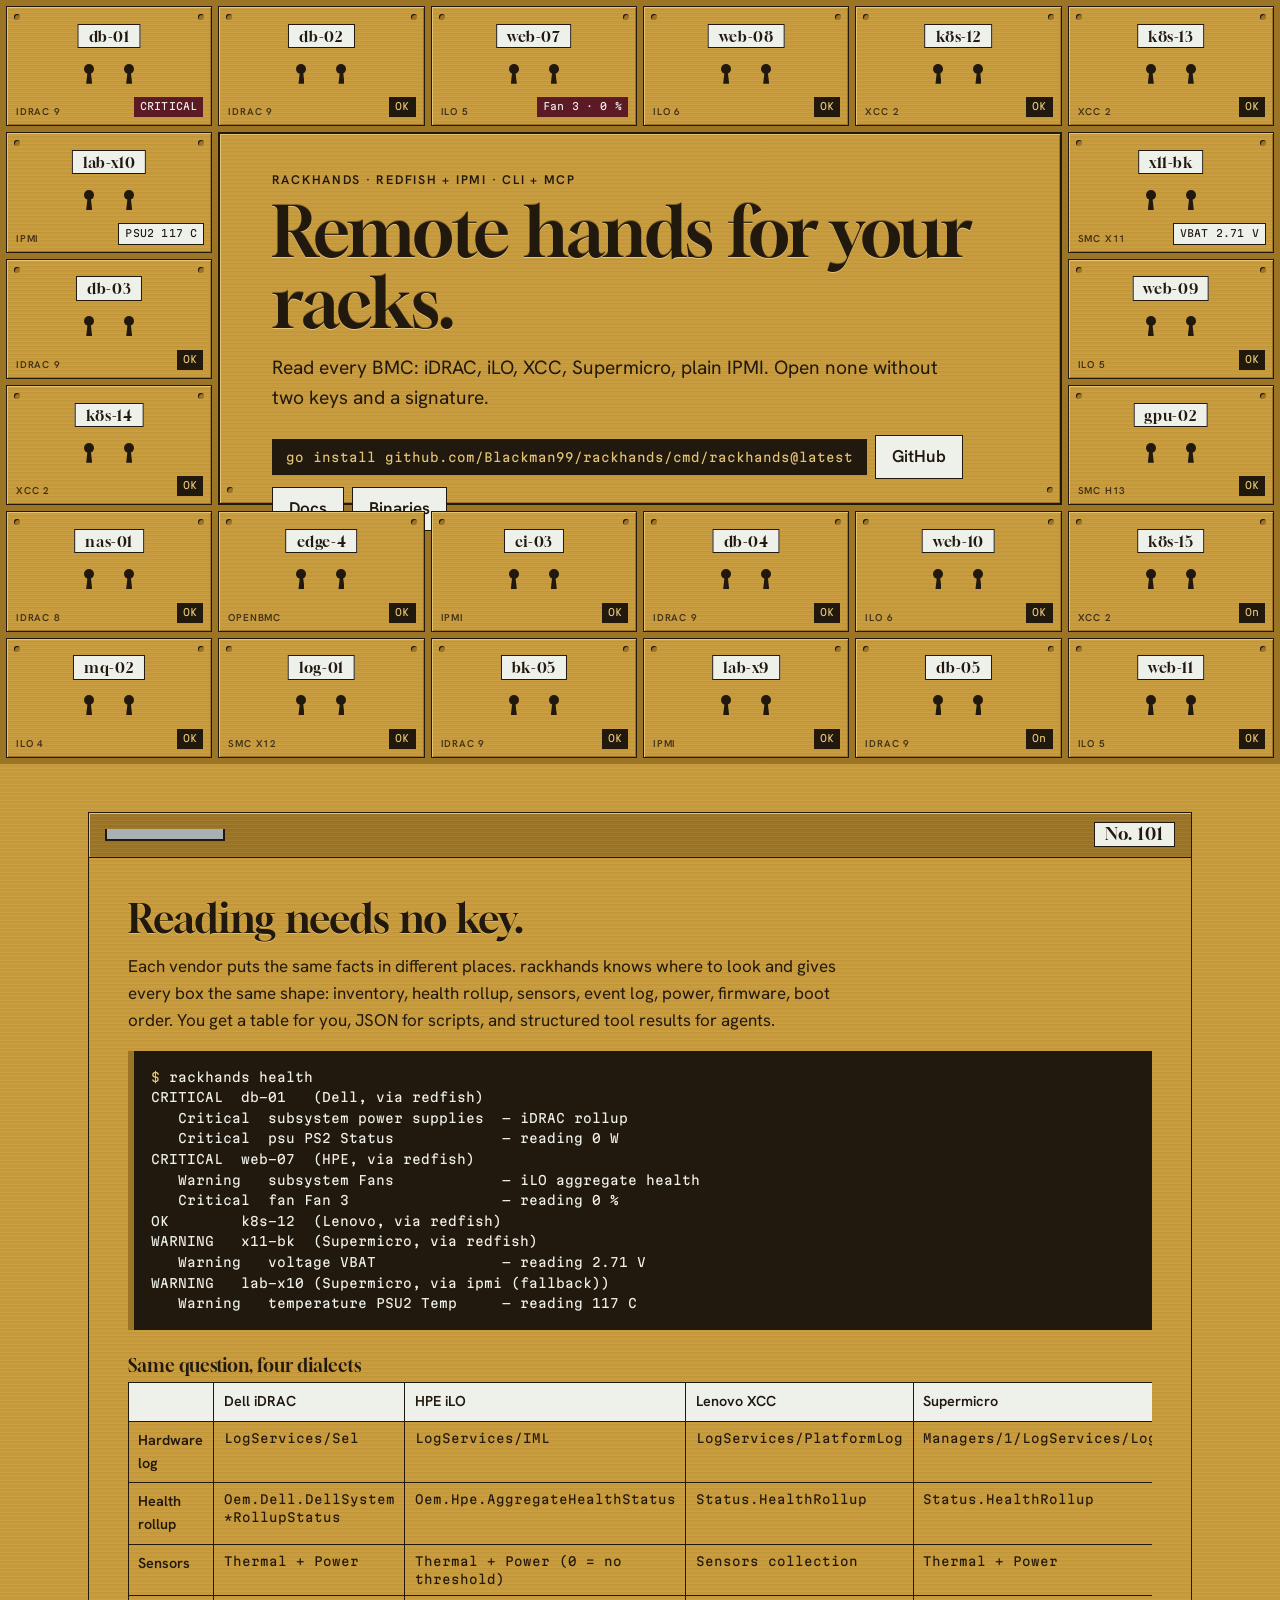
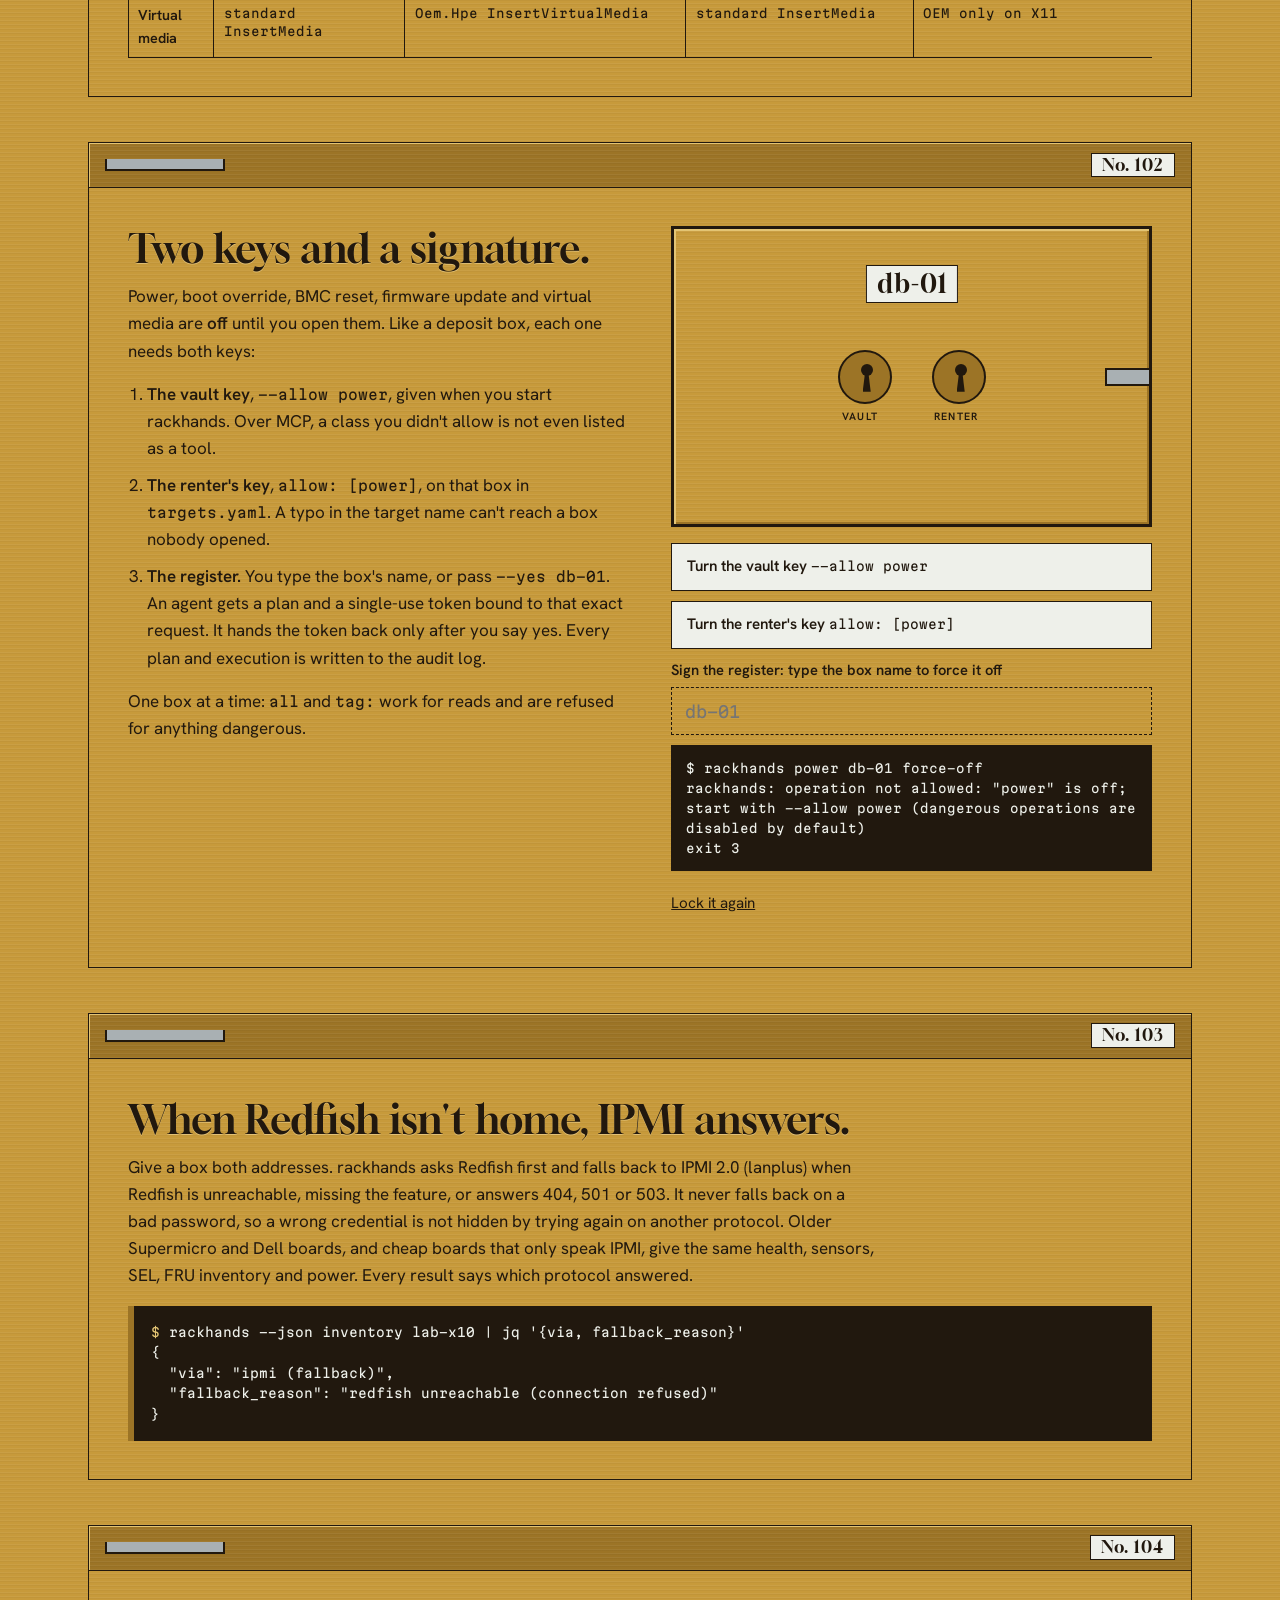
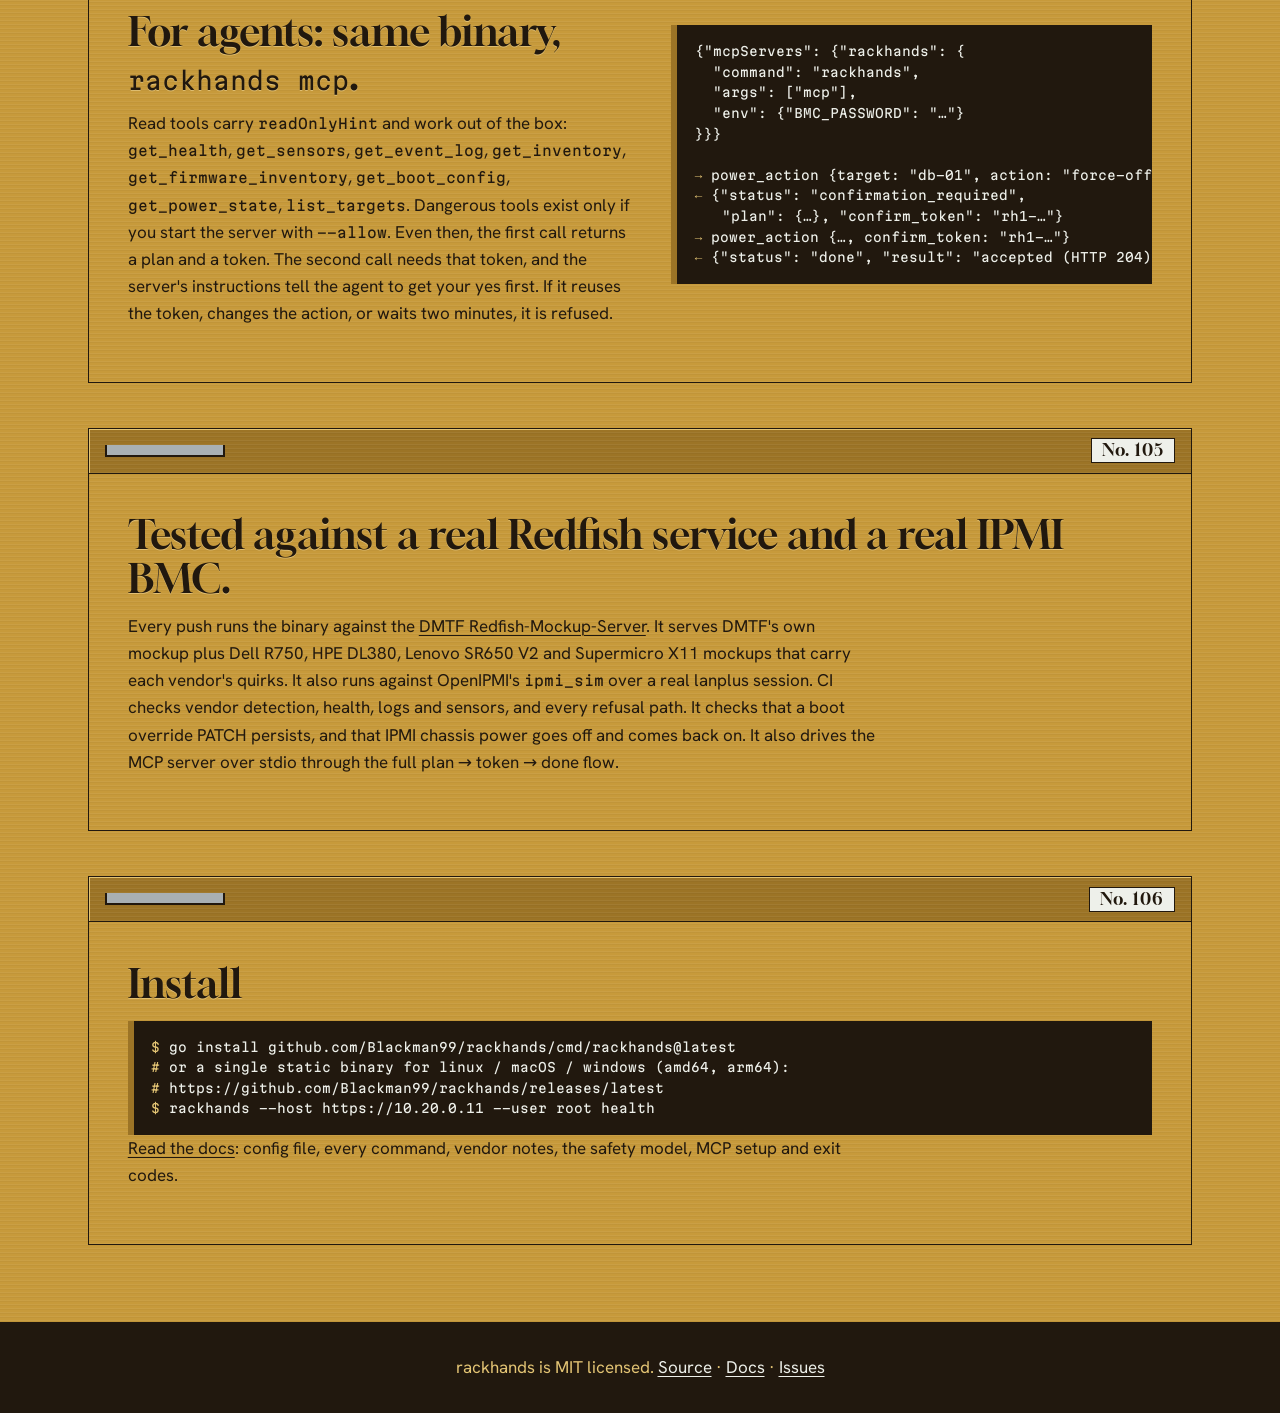
==== site/index.html @ ef6b8388 "landing page, docs, logo, OG/social preview, demo GIF; plan shows system model; DONE names the targe" ====
<!doctype html>
<html lang="en">
<head>
<meta charset="utf-8">
<meta name="viewport" content="width=device-width,initial-scale=1">
<title>rackhands — remote hands for your racks (Redfish + IPMI, CLI + MCP)</title>
<meta name="description" content="One binary that reads and operates server BMCs across Dell iDRAC, HPE iLO, Lenovo XCC, Supermicro and any Redfish BMC, with IPMI fallback. Read-only by default; power, firmware, boot and virtual media need two keys and a confirmation. CLI and MCP server.">
<link rel="canonical" href="https://blackman99.github.io/rackhands/">
<meta name="theme-color" content="#c79a3b">
<link rel="icon" href="favicon.svg" type="image/svg+xml">
<link rel="icon" href="logo-512.png" type="image/png" sizes="512x512">
<link rel="apple-touch-icon" href="logo-512.png">
<meta property="og:type" content="website">
<meta property="og:site_name" content="rackhands">
<meta property="og:url" content="https://blackman99.github.io/rackhands/">
<meta property="og:title" content="rackhands — remote hands for your racks">
<meta property="og:description" content="Read every BMC (iDRAC, iLO, XCC, Supermicro, IPMI) from one CLI or MCP server. Nothing that can take a machine down runs without two keys and a signature.">
<meta property="og:image" content="https://blackman99.github.io/rackhands/og-image.png">
<meta property="og:image:width" content="1200">
<meta property="og:image:height" content="630">
<meta property="og:image:alt" content="A wall of brass safe-deposit box doors, one per server; one door stands open on wine velvet.">
<meta name="twitter:card" content="summary_large_image">
<meta name="twitter:title" content="rackhands — remote hands for your racks">
<meta name="twitter:description" content="Cross-vendor Redfish + IPMI for humans and AI agents. Read-only by default; dangerous ops need two keys and confirmation.">
<meta name="twitter:image" content="https://blackman99.github.io/rackhands/og-image.png">
<link rel="preload" href="fonts/gloock-400.woff2" as="font" type="font/woff2" crossorigin>
<link rel="preload" href="fonts/hanken-grotesk-400.woff2" as="font" type="font/woff2" crossorigin>
<link rel="preload" href="fonts/hanken-grotesk-600.woff2" as="font" type="font/woff2" crossorigin>
<link rel="preload" href="fonts/martian-mono-400.woff2" as="font" type="font/woff2" crossorigin>
<link rel="stylesheet" href="style.css">
<script type="application/ld+json">{"@context":"https://schema.org","@type":"SoftwareApplication","name":"rackhands","applicationCategory":"DeveloperApplication","operatingSystem":"Linux, macOS, Windows","license":"https://opensource.org/licenses/MIT","url":"https://blackman99.github.io/rackhands/","codeRepository":"https://github.com/Blackman99/rackhands","offers":{"@type":"Offer","price":"0","priceCurrency":"USD"}}</script>
</head>
<body>
<a class="skip" href="#main">Skip to content</a>
<header class="wall" id="top">
<div class="plate">
  <p class="eyebrow">rackhands · Redfish + IPMI · CLI + MCP</p>
  <h1>Remote hands for your racks.</h1>
  <p class="lede">Read every BMC: iDRAC, iLO, XCC, Supermicro, plain IPMI. Open none without two keys and a signature.</p>
  <div class="cta">
    <code class="cmd">go install github.com/Blackman99/rackhands/cmd/rackhands@latest</code>
    <a class="btn" href="https://github.com/Blackman99/rackhands">GitHub</a>
    <a class="btn" href="docs/">Docs</a>
    <a class="btn" href="https://github.com/Blackman99/rackhands/releases/latest">Binaries</a>
  </div>
</div>
<div class="door crit" aria-hidden="true"><span class="no">db-01</span><span class="kh"></span><span class="kh"></span><span class="win" data-r="PSU 2 · 0 W|CRITICAL|SEL · 3 new">PSU 2 · 0 W</span><span class="bmc">iDRAC 9</span></div>
<div class="door" aria-hidden="true"><span class="no">db-02</span><span class="kh"></span><span class="kh"></span><span class="win" data-r="OK|inlet 22 C|On">OK</span><span class="bmc">iDRAC 9</span></div>
<div class="door crit" aria-hidden="true"><span class="no">web-07</span><span class="kh"></span><span class="kh"></span><span class="win" data-r="Fan 3 · 0 %|CRITICAL|IML · fan">Fan 3 · 0 %</span><span class="bmc">iLO 5</span></div>
<div class="door" aria-hidden="true"><span class="no">web-08</span><span class="kh"></span><span class="kh"></span><span class="win" data-r="OK|On|iLO 1.62">OK</span><span class="bmc">iLO 6</span></div>
<div class="door" aria-hidden="true"><span class="no">k8s-12</span><span class="kh"></span><span class="kh"></span><span class="win" data-r="OK|CPU 51 C|On">OK</span><span class="bmc">XCC 2</span></div>
<div class="door" aria-hidden="true"><span class="no">k8s-13</span><span class="kh"></span><span class="kh"></span><span class="win" data-r="OK|On|UEFI · Pxe">OK</span><span class="bmc">XCC 2</span></div>
<div class="door warn" aria-hidden="true"><span class="no">lab-x10</span><span class="kh"></span><span class="kh"></span><span class="win" data-r="PSU2 117 C|WARNING|via ipmi">PSU2 117 C</span><span class="bmc">IPMI</span></div>
<div class="door warn" aria-hidden="true"><span class="no">x11-bk</span><span class="kh"></span><span class="kh"></span><span class="win" data-r="VBAT 2.71 V|WARNING|Log1 · 2">VBAT 2.71 V</span><span class="bmc">SMC X11</span></div>
<div class="door" aria-hidden="true"><span class="no">db-03</span><span class="kh"></span><span class="kh"></span><span class="win" data-r="OK|On|BIOS 1.13">OK</span><span class="bmc">iDRAC 9</span></div>
<div class="door" aria-hidden="true"><span class="no">web-09</span><span class="kh"></span><span class="kh"></span><span class="win" data-r="OK|On|IML · 0">OK</span><span class="bmc">iLO 5</span></div>
<div class="door" aria-hidden="true"><span class="no">k8s-14</span><span class="kh"></span><span class="kh"></span><span class="win" data-r="OK|Off|standby">OK</span><span class="bmc">XCC 2</span></div>
<div class="door" aria-hidden="true"><span class="no">gpu-02</span><span class="kh"></span><span class="kh"></span><span class="win" data-r="OK|GPU 61 C|On">OK</span><span class="bmc">SMC H13</span></div>
<div class="door" aria-hidden="true"><span class="no">nas-01</span><span class="kh"></span><span class="kh"></span><span class="win" data-r="OK|On|SEL · 0">OK</span><span class="bmc">iDRAC 8</span></div>
<div class="door" aria-hidden="true"><span class="no">edge-4</span><span class="kh"></span><span class="kh"></span><span class="win" data-r="OK|On|Redfish">OK</span><span class="bmc">OpenBMC</span></div>
<div class="door" aria-hidden="true"><span class="no">ci-03</span><span class="kh"></span><span class="kh"></span><span class="win" data-r="OK|FAN1 2400|via ipmi">OK</span><span class="bmc">IPMI</span></div>
<div class="door" aria-hidden="true"><span class="no">db-04</span><span class="kh"></span><span class="kh"></span><span class="win" data-r="OK|On|inlet 24 C">OK</span><span class="bmc">iDRAC 9</span></div>
<div class="door" aria-hidden="true"><span class="no">web-10</span><span class="kh"></span><span class="kh"></span><span class="win" data-r="OK|On|On">OK</span><span class="bmc">iLO 6</span></div>
<div class="door" aria-hidden="true"><span class="no">k8s-15</span><span class="kh"></span><span class="kh"></span><span class="win" data-r="OK|On|BMC 4.20">OK</span><span class="bmc">XCC 2</span></div>
<div class="door" aria-hidden="true"><span class="no">mq-02</span><span class="kh"></span><span class="kh"></span><span class="win" data-r="OK|On|iLO4 2.82">OK</span><span class="bmc">iLO 4</span></div>
<div class="door" aria-hidden="true"><span class="no">log-01</span><span class="kh"></span><span class="kh"></span><span class="win" data-r="OK|On|Log1 · 0">OK</span><span class="bmc">SMC X12</span></div>
<div class="door" aria-hidden="true"><span class="no">bk-05</span><span class="kh"></span><span class="kh"></span><span class="win" data-r="OK|On|SEL · 0">OK</span><span class="bmc">iDRAC 9</span></div>
<div class="door" aria-hidden="true"><span class="no">lab-x9</span><span class="kh"></span><span class="kh"></span><span class="win" data-r="OK|Off|via ipmi">OK</span><span class="bmc">IPMI</span></div>
<div class="door" aria-hidden="true"><span class="no">db-05</span><span class="kh"></span><span class="kh"></span><span class="win" data-r="OK|On|SEL · 1">OK</span><span class="bmc">iDRAC 9</span></div>
<div class="door" aria-hidden="true"><span class="no">web-11</span><span class="kh"></span><span class="kh"></span><span class="win" data-r="OK|On|inlet 21 C">OK</span><span class="bmc">iLO 5</span></div>
</header>

<main id="main">

<section class="drawer" aria-labelledby="h101">
  <div class="front"><span class="handle" aria-hidden="true"></span><span class="boxno">No. 101</span></div>
  <div class="body">
    <h2 id="h101">Reading needs no key.</h2>
    <p>Each vendor puts the same facts in different places. rackhands knows where to look and gives every box the same shape: inventory, health rollup, sensors, event log, power, firmware, boot order. You get a table for you, JSON for scripts, and structured tool results for agents.</p>
    <pre class="term" tabindex="0"><span class="pr">$</span> rackhands health
CRITICAL  db-01   (Dell, via redfish)
   Critical  subsystem power supplies  — iDRAC rollup
   Critical  psu PS2 Status            — reading 0 W
CRITICAL  web-07  (HPE, via redfish)
   Warning   subsystem Fans            — iLO aggregate health
   Critical  fan Fan 3                 — reading 0 %
OK        k8s-12  (Lenovo, via redfish)
WARNING   x11-bk  (Supermicro, via redfish)
   Warning   voltage VBAT              — reading 2.71 V
WARNING   lab-x10 (Supermicro, via ipmi (fallback))
   Warning   temperature PSU2 Temp     — reading 117 C</pre>
    <table class="quirks">
      <caption>Same question, four dialects</caption>
      <thead><tr><th scope="col"></th><th scope="col">Dell iDRAC</th><th scope="col">HPE iLO</th><th scope="col">Lenovo XCC</th><th scope="col">Supermicro</th></tr></thead>
      <tbody>
        <tr><th scope="row">Hardware log</th><td>LogServices/Sel</td><td>LogServices/IML</td><td>LogServices/PlatformLog</td><td>Managers/1/LogServices/Log1</td></tr>
        <tr><th scope="row">Health rollup</th><td>Oem.Dell.DellSystem *RollupStatus</td><td>Oem.Hpe.AggregateHealthStatus</td><td>Status.HealthRollup</td><td>Status.HealthRollup</td></tr>
        <tr><th scope="row">Sensors</th><td>Thermal + Power</td><td>Thermal + Power (0 = no threshold)</td><td>Sensors collection</td><td>Thermal + Power</td></tr>
        <tr><th scope="row">Virtual media</th><td>standard InsertMedia</td><td>Oem.Hpe InsertVirtualMedia</td><td>standard InsertMedia</td><td>OEM only on X11</td></tr>
      </tbody>
    </table>
  </div>
</section>

<section class="drawer" aria-labelledby="h102" id="open">
  <div class="front"><span class="handle" aria-hidden="true"></span><span class="boxno">No. 102</span></div>
  <div class="body two">
    <div>
      <h2 id="h102">Two keys and a signature.</h2>
      <p>Power, boot override, BMC reset, firmware update and virtual media are <strong>off</strong> until you open them. Like a deposit box, each one needs both keys:</p>
      <ol class="keys-list">
        <li><strong>The vault key</strong>, <code>--allow power</code>, given when you start rackhands. Over MCP, a class you didn't allow is not even listed as a tool.</li>
        <li><strong>The renter's key</strong>, <code>allow: [power]</code>, on that box in <code>targets.yaml</code>. A typo in the target name can't reach a box nobody opened.</li>
        <li><strong>The register.</strong> You type the box's name, or pass <code>--yes db-01</code>. An agent gets a plan and a single-use token bound to that exact request. It hands the token back only after you say yes. Every plan and execution is written to the audit log.</li>
      </ol>
      <p>One box at a time: <code>all</code> and <code>tag:</code> work for reads and are refused for anything dangerous.</p>
    </div>
    <div class="vault" id="vault" data-a="0" data-b="0">
      <div class="box">
        <div class="inside" aria-live="polite">
          <p class="mono" id="inside-text">PLAN  power force-off db-01 (Dell PowerEdge R750, ResetType=ForceOff, currently On)
      POST /redfish/v1/Systems/System.Embedded.1/Actions/ComputerSystem.Reset
      via redfish
DONE  db-01: accepted (HTTP 204)</p>
        </div>
        <div class="bigdoor" aria-hidden="true">
          <span class="no big">db-01</span>
          <span class="lock la"><span class="key"></span></span>
          <span class="lock lb"><span class="key"></span></span>
          <span class="bolt"></span>
          <span class="lab la-l">vault</span><span class="lab lb-l">renter</span>
        </div>
      </div>
      <div class="controls">
        <button type="button" class="kbtn" id="ka" aria-pressed="false">Turn the vault key <code>--allow power</code></button>
        <button type="button" class="kbtn" id="kb" aria-pressed="false">Turn the renter's key <code>allow: [power]</code></button>
        <label class="register" for="sig">Sign the register: type the box name to force it off
          <input id="sig" type="text" autocomplete="off" spellcheck="false" placeholder="db-01" disabled>
        </label>
        <p class="status mono" id="status" aria-live="polite">$ rackhands power db-01 force-off
rackhands: operation not allowed: "power" is off; start with --allow power (dangerous operations are disabled by default)
exit 3</p>
        <button type="button" class="reset" id="reset">Lock it again</button>
      </div>
    </div>
  </div>
</section>

<section class="drawer" aria-labelledby="h103">
  <div class="front"><span class="handle" aria-hidden="true"></span><span class="boxno">No. 103</span></div>
  <div class="body">
    <h2 id="h103">When Redfish isn't home, IPMI answers.</h2>
    <p>Give a box both addresses. rackhands asks Redfish first and falls back to IPMI 2.0 (lanplus) when Redfish is unreachable, missing the feature, or answers 404, 501 or 503. It never falls back on a bad password, so a wrong credential is not hidden by trying again on another protocol. Older Supermicro and Dell boards, and cheap boards that only speak IPMI, give the same health, sensors, SEL, FRU inventory and power. Every result says which protocol answered.</p>
    <pre class="term" tabindex="0"><span class="pr">$</span> rackhands --json inventory lab-x10 | jq '{via, fallback_reason}'
{
  "via": "ipmi (fallback)",
  "fallback_reason": "redfish unreachable (connection refused)"
}</pre>
  </div>
</section>

<section class="drawer" aria-labelledby="h104">
  <div class="front"><span class="handle" aria-hidden="true"></span><span class="boxno">No. 104</span></div>
  <div class="body two">
    <div>
      <h2 id="h104">For agents: same binary, <code>rackhands mcp</code>.</h2>
      <p>Read tools carry <code>readOnlyHint</code> and work out of the box: <code>get_health</code>, <code>get_sensors</code>, <code>get_event_log</code>, <code>get_inventory</code>, <code>get_firmware_inventory</code>, <code>get_boot_config</code>, <code>get_power_state</code>, <code>list_targets</code>. Dangerous tools exist only if you start the server with <code>--allow</code>. Even then, the first call returns a plan and a token. The second call needs that token, and the server's instructions tell the agent to get your yes first. If it reuses the token, changes the action, or waits two minutes, it is refused.</p>
    </div>
<pre class="term" tabindex="0">{"mcpServers": {"rackhands": {
  "command": "rackhands",
  "args": ["mcp"],
  "env": {"BMC_PASSWORD": "…"}
}}}

<span class="pr">→</span> power_action {target: "db-01", action: "force-off"}
<span class="pr">←</span> {"status": "confirmation_required",
   "plan": {…}, "confirm_token": "rh1-…"}
<span class="pr">→</span> power_action {…, confirm_token: "rh1-…"}
<span class="pr">←</span> {"status": "done", "result": "accepted (HTTP 204)"}</pre>
  </div>
</section>

<section class="drawer" aria-labelledby="h105">
  <div class="front"><span class="handle" aria-hidden="true"></span><span class="boxno">No. 105</span></div>
  <div class="body">
    <h2 id="h105">Tested against a real Redfish service and a real IPMI BMC.</h2>
    <p>Every push runs the binary against the <a href="https://github.com/DMTF/Redfish-Mockup-Server">DMTF Redfish-Mockup-Server</a>. It serves DMTF's own mockup plus Dell R750, HPE DL380, Lenovo SR650 V2 and Supermicro X11 mockups that carry each vendor's quirks. It also runs against OpenIPMI's <code>ipmi_sim</code> over a real lanplus session. CI checks vendor detection, health, logs and sensors, and every refusal path. It checks that a boot override PATCH persists, and that IPMI chassis power goes off and comes back on. It also drives the MCP server over stdio through the full plan → token → done flow.</p>
  </div>
</section>

<section class="drawer" aria-labelledby="h106">
  <div class="front"><span class="handle" aria-hidden="true"></span><span class="boxno">No. 106</span></div>
  <div class="body">
    <h2 id="h106">Install</h2>
    <pre class="term" tabindex="0"><span class="pr">$</span> go install github.com/Blackman99/rackhands/cmd/rackhands@latest
<span class="pr">#</span> or a single static binary for linux / macOS / windows (amd64, arm64):
<span class="pr">#</span> https://github.com/Blackman99/rackhands/releases/latest
<span class="pr">$</span> rackhands --host https://10.20.0.11 --user root health</pre>
    <p><a href="docs/">Read the docs</a>: config file, every command, vendor notes, the safety model, MCP setup and exit codes.</p>
  </div>
</section>
</main>

<footer class="foot">
  <p>rackhands is MIT licensed. <a href="https://github.com/Blackman99/rackhands">Source</a> · <a href="docs/">Docs</a> · <a href="https://github.com/Blackman99/rackhands/issues">Issues</a></p>
</footer>
<script src="app.js" defer></script>
</body>
</html>
---- site/style.css ----
@font-face{font-family:"Gloock";src:url(fonts/gloock-400.woff2) format("woff2");font-weight:400;font-display:swap}
@font-face{font-family:"Hanken Grotesk";src:url(fonts/hanken-grotesk-400.woff2) format("woff2");font-weight:400;font-display:swap}
@font-face{font-family:"Hanken Grotesk";src:url(fonts/hanken-grotesk-600.woff2) format("woff2");font-weight:600;font-display:swap}
@font-face{font-family:"Martian Mono";src:url(fonts/martian-mono-400.woff2) format("woff2");font-weight:400;font-display:swap}
:root{
  --brass:#c79a3b;--shade:#9c7426;--hi:#e3c474;--ink:#21180e;--velvet:#5c1a24;--steel:#a9b0b3;--enamel:#eef0ea;
  --serif:"Gloock",Georgia,serif;--sans:"Hanken Grotesk",system-ui,sans-serif;--mono:"Martian Mono",ui-monospace,monospace;
  --brush:repeating-linear-gradient(0deg,rgb(255 255 255/.05) 0 1px,transparent 1px 3px,rgb(0 0 0/.03) 3px 4px);
}
*{box-sizing:border-box}
html{background:var(--brass);color:var(--ink)}
body{margin:0;font:400 1.0625rem/1.6 var(--sans);background:var(--brush),var(--brass)}
a{color:var(--ink);text-decoration-thickness:1px;text-underline-offset:3px}
a:hover{text-decoration-thickness:2px}
code{font:400 .82em var(--mono)}
:focus-visible{outline:3px solid var(--ink);outline-offset:3px}
.skip{position:absolute;left:-999px;top:0;background:var(--ink);color:var(--enamel);padding:.5rem 1rem;z-index:9}
.skip:focus{left:1rem}
.engr{text-shadow:0 1px 0 rgb(255 236 180/.45),0 -1px 0 rgb(33 24 14/.35)}

/* ---------- the wall ---------- */
.wall{display:grid;grid-template-columns:repeat(6,1fr);gap:6px;padding:6px;background:var(--shade);grid-auto-rows:clamp(92px,9.4vw,150px)}
.door,.plate{position:relative;background:var(--brush),var(--brass);border:1px solid var(--ink);box-shadow:inset 1px 1px 0 var(--hi),inset -1px -1px 0 var(--shade)}
.door{perspective:500px}
.door::before,.door::after,.plate::before,.plate::after{content:"";position:absolute;width:6px;height:6px;border-radius:50%;background:var(--shade);box-shadow:inset 1px 1px 0 var(--ink);top:7px}
.door::before,.plate::before{left:7px}.door::after,.plate::after{right:7px}
.no{position:absolute;left:50%;top:14%;transform:translateX(-50%);background:var(--enamel);border:1px solid var(--ink);padding:1px 10px;font:400 .95rem/1.35 var(--serif);letter-spacing:.04em;white-space:nowrap}
.kh{position:absolute;top:48%;width:12px;height:22px}
.kh:nth-of-type(2){left:calc(50% - 26px)}.kh:nth-of-type(3){left:calc(50% + 14px)}
.kh::before{content:"";position:absolute;left:1px;top:0;width:10px;height:10px;border-radius:50%;background:var(--ink)}
.kh::after{content:"";position:absolute;left:3px;top:7px;width:6px;height:13px;background:var(--ink);clip-path:polygon(25% 0,75% 0,100% 100%,0 100%)}
.win{position:absolute;right:8px;bottom:8px;background:var(--ink);color:var(--hi);font:400 .62rem/1 var(--mono);padding:5px 6px;letter-spacing:.02em;transform-origin:50% 0;backface-visibility:hidden}
.win.flip{animation:flip .5s ease-in-out}
.crit .win{background:var(--velvet);color:var(--enamel)}
.warn .win{background:var(--enamel);color:var(--ink);outline:1px solid var(--ink)}
.bmc{position:absolute;left:9px;bottom:8px;font:600 .62rem/1 var(--sans);letter-spacing:.08em;text-transform:uppercase;opacity:.8}
@keyframes flip{0%{transform:rotateX(0)}50%{transform:rotateX(90deg)}100%{transform:rotateX(0)}}

.plate{grid-column:2/span 4;grid-row:2/span 3;padding:clamp(1.2rem,3vw,2.6rem) clamp(1.2rem,4vw,3.4rem);display:flex;flex-direction:column;justify-content:flex-start;border-width:2px}
.plate::before,.plate::after{top:auto;bottom:10px}
.eyebrow{margin:0 0 .6rem;font:600 .78rem/1.2 var(--sans);letter-spacing:.14em;text-transform:uppercase}
h1{margin:0;font:400 clamp(2.4rem,5.4vw,4.6rem)/1.02 var(--serif);letter-spacing:-.01em;text-shadow:0 1px 0 rgb(255 236 180/.5),0 -1px 0 rgb(33 24 14/.4)}
.lede{max-width:36em;margin:.9rem 0 1.3rem;font-size:clamp(1.02rem,1.5vw,1.2rem)}
.cta{display:flex;flex-wrap:wrap;gap:.5rem;align-items:center}
.cmd{background:var(--ink);color:var(--hi);padding:.7rem .9rem;font-size:.76rem;max-width:100%;overflow-x:auto;white-space:nowrap}
.btn{display:inline-flex;align-items:center;min-height:44px;padding:0 1rem;border:1px solid var(--ink);background:var(--enamel);font-weight:600;text-decoration:none}
.btn:hover{background:var(--ink);color:var(--enamel)}

/* ---------- drawers ---------- */
main{padding:clamp(1.5rem,4vw,3rem) clamp(.75rem,3vw,2.5rem) 2rem;max-width:1180px;margin:0 auto;perspective:1400px}
.drawer{margin:0 0 clamp(1.6rem,4vw,2.8rem);transform-origin:50% 0;transition:transform .9s cubic-bezier(.2,.7,.2,1)}
.js .drawer:not(.out){transform:translateZ(-160px) rotateX(9deg)}
.front{display:flex;align-items:center;justify-content:space-between;height:46px;padding:0 1rem;background:var(--brush),var(--shade);border:1px solid var(--ink);box-shadow:inset 1px 1px 0 var(--hi)}
.handle{width:120px;height:12px;border:2px solid var(--ink);border-top:0;background:var(--steel)}
.boxno{font:400 1.05rem/1 var(--serif);letter-spacing:.06em;background:var(--enamel);border:1px solid var(--ink);padding:3px 10px}
.body{background:var(--brush),var(--brass);border:1px solid var(--ink);border-top:0;padding:clamp(1.1rem,3vw,2.4rem)}
.body.two{display:grid;grid-template-columns:1.05fr 1fr;gap:clamp(1rem,3vw,2.5rem);align-items:start}
h2{margin:0 0 .8rem;font:400 clamp(1.7rem,3.2vw,2.5rem)/1.1 var(--serif);text-shadow:0 1px 0 rgb(255 236 180/.45)}
h2 code{font-size:.6em}
p{margin:0 0 1rem;max-width:44em}
.term,.mono{font:400 .78rem/1.65 var(--mono)}
.term{margin:1rem 0 0;background:var(--ink);color:var(--enamel);padding:1rem 1.1rem;overflow-x:auto;white-space:pre;border-left:6px solid var(--shade)}
.pr{color:var(--hi)}
.quirks{width:100%;margin-top:1.5rem;border-collapse:collapse;font-size:.9rem;display:block;overflow-x:auto}
.quirks caption{text-align:left;font:400 1.15rem var(--serif);padding-bottom:.4rem}
.quirks th,.quirks td{border:1px solid var(--ink);padding:.45rem .6rem;text-align:left;vertical-align:top}
.quirks thead th{background:var(--enamel);font-weight:600}
.quirks td{font:400 .76rem/1.5 var(--mono)}
.keys-list{padding-left:1.2rem;margin:0 0 1rem}.keys-list li{margin-bottom:.6rem}

/* ---------- the interactive box ---------- */
.vault{display:grid;gap:1rem}
.box{position:relative;aspect-ratio:16/10;perspective:1100px;background:var(--ink);border:2px solid var(--ink)}
.inside{position:absolute;inset:0;background:var(--velvet);color:var(--enamel);padding:1.1rem;overflow:auto}
.inside .mono{white-space:pre-wrap;overflow-wrap:anywhere;margin:0;font-size:.76rem}
.bigdoor{position:absolute;inset:0;background:var(--brush),var(--brass);border:1px solid var(--ink);box-shadow:inset 2px 2px 0 var(--hi),inset -2px -2px 0 var(--shade);transform-origin:0 50%;transition:transform 1.1s cubic-bezier(.3,.1,.2,1);backface-visibility:hidden}
.vault.open .bigdoor{transform:rotateY(-108deg)}
.no.big{font-size:1.6rem;top:12%}
.lock{position:absolute;top:50%;width:54px;height:54px;margin-top:-27px;border-radius:50%;background:var(--shade);border:2px solid var(--ink)}
.la{left:calc(50% - 74px)}.lb{left:calc(50% + 20px)}
.lock::before{content:"";position:absolute;left:21px;top:12px;width:12px;height:12px;border-radius:50%;background:var(--ink)}
.lock::after{content:"";position:absolute;left:23px;top:20px;width:8px;height:20px;background:var(--ink);clip-path:polygon(30% 0,70% 0,100% 100%,0 100%)}
.key{position:absolute;z-index:1;left:50%;top:50%;width:14px;height:44px;margin:-42px 0 0 -7px;transform-origin:50% 95%;transition:transform .45s cubic-bezier(.4,1.6,.5,1);opacity:0}
.key::before{content:"";position:absolute;left:-9px;top:-12px;width:32px;height:24px;border-radius:50%;background:var(--steel);border:2px solid var(--ink)}
.key::after{content:"";position:absolute;left:4px;top:10px;width:6px;height:34px;background:var(--steel);border:1px solid var(--ink)}
.vault[data-a="1"] .la .key,.vault[data-b="1"] .lb .key{opacity:1;transform:rotate(90deg)}
.vault.jam .key{animation:jam .5s}
@keyframes jam{0%,100%{transform:rotate(90deg)}30%{transform:rotate(70deg)}60%{transform:rotate(84deg)}}
.bolt{position:absolute;right:-2px;top:calc(50% - 9px);width:46px;height:18px;background:var(--steel);border:2px solid var(--ink);transition:transform .5s ease}
.vault.unlocked .bolt{transform:translateX(-34px)}
.lab{position:absolute;top:calc(50% + 34px);font:600 .66rem/1 var(--sans);letter-spacing:.12em;text-transform:uppercase}
.la-l{left:calc(50% - 70px)}.lb-l{left:calc(50% + 22px)}
.controls{display:grid;gap:.6rem}
.kbtn,.reset{min-height:48px;padding:.5rem .9rem;border:1px solid var(--ink);background:var(--enamel);color:var(--ink);font:600 .95rem/1.3 var(--sans);text-align:left;cursor:pointer}
.kbtn[aria-pressed="true"]{background:var(--ink);color:var(--hi)}
.kbtn code{white-space:nowrap}
.reset{background:transparent;justify-self:start;font-weight:400;text-decoration:underline;border:0;padding:.5rem 0}
.register{display:grid;gap:.35rem;font-weight:600;font-size:.92rem}
.register input{min-height:48px;border:1px solid var(--ink);background:var(--enamel);color:var(--ink);padding:0 .8rem;font:400 1rem var(--mono)}
.register input:disabled{background:transparent;border-style:dashed;cursor:not-allowed}
.status{margin:0;white-space:pre-wrap;background:var(--ink);color:var(--enamel);padding:.8rem .9rem;min-height:7.2em;font-size:.76rem}

.foot{background:var(--ink);color:var(--hi);padding:2rem clamp(1rem,4vw,3rem);text-align:center}
.foot a{color:var(--enamel)}
.foot p{margin:0 auto}

/* ---------- small screens ---------- */
@media (max-width:860px){
  .wall{grid-template-columns:repeat(2,1fr);grid-auto-rows:auto}
  .door{height:96px}
  .plate{grid-column:1/-1;grid-row:auto;order:-1}
  .door:nth-of-type(n+9){display:none}
  .win,.bmc{font-size:.75rem}
  .no{font-size:1rem}
  .body.two{grid-template-columns:1fr}
}
@media (prefers-reduced-motion:reduce){
  *,*::before,*::after{animation:none!important;transition:none!important}
  .js .drawer:not(.out){transform:none}
}

/* ---------- docs ---------- */
.docbar{display:flex;align-items:center;gap:1rem;padding:.6rem clamp(1rem,3vw,2rem);background:var(--brush),var(--shade);border-bottom:1px solid var(--ink)}
.docbar .mark{display:flex;align-items:center;gap:.5rem;font:400 1.5rem var(--serif);text-decoration:none}
.docbar .mark img{width:56px;height:56px}
.docbar a:last-child{margin-left:auto;font-weight:600}
.docgrid{display:grid;grid-template-columns:230px minmax(0,1fr);gap:clamp(1rem,3vw,3rem);max-width:1180px;margin:0 auto;padding:clamp(1rem,3vw,2.5rem) clamp(.75rem,3vw,2rem)}
.toc{position:sticky;top:1rem;align-self:start;background:var(--enamel);border:1px solid var(--ink);padding:.8rem 1rem}
.toc ol{margin:0;padding-left:1.4rem;font:400 .95rem/1.9 var(--sans)}
main.doc{min-width:0;max-width:none;padding:0;margin:0;perspective:none}
.doc h1{font-size:clamp(2rem,4vw,3rem);margin-bottom:1rem}
.doc h2{margin-top:2.6rem;padding-top:.6rem;border-top:2px solid var(--ink)}
.doc .term{white-space:pre;margin-bottom:1rem}
.ref{width:100%;border-collapse:collapse;margin:0 0 1.2rem;font-size:.95rem;display:block;overflow-x:auto}
.ref th,.ref td{border:1px solid var(--ink);padding:.45rem .6rem;text-align:left;vertical-align:top}
.ref thead th{background:var(--enamel)}
.ref td:first-child{font:400 .78rem/1.55 var(--mono);white-space:nowrap}
@media (max-width:860px){.docgrid{grid-template-columns:minmax(0,1fr)}.toc{position:static}.ref td:first-child{white-space:normal}}
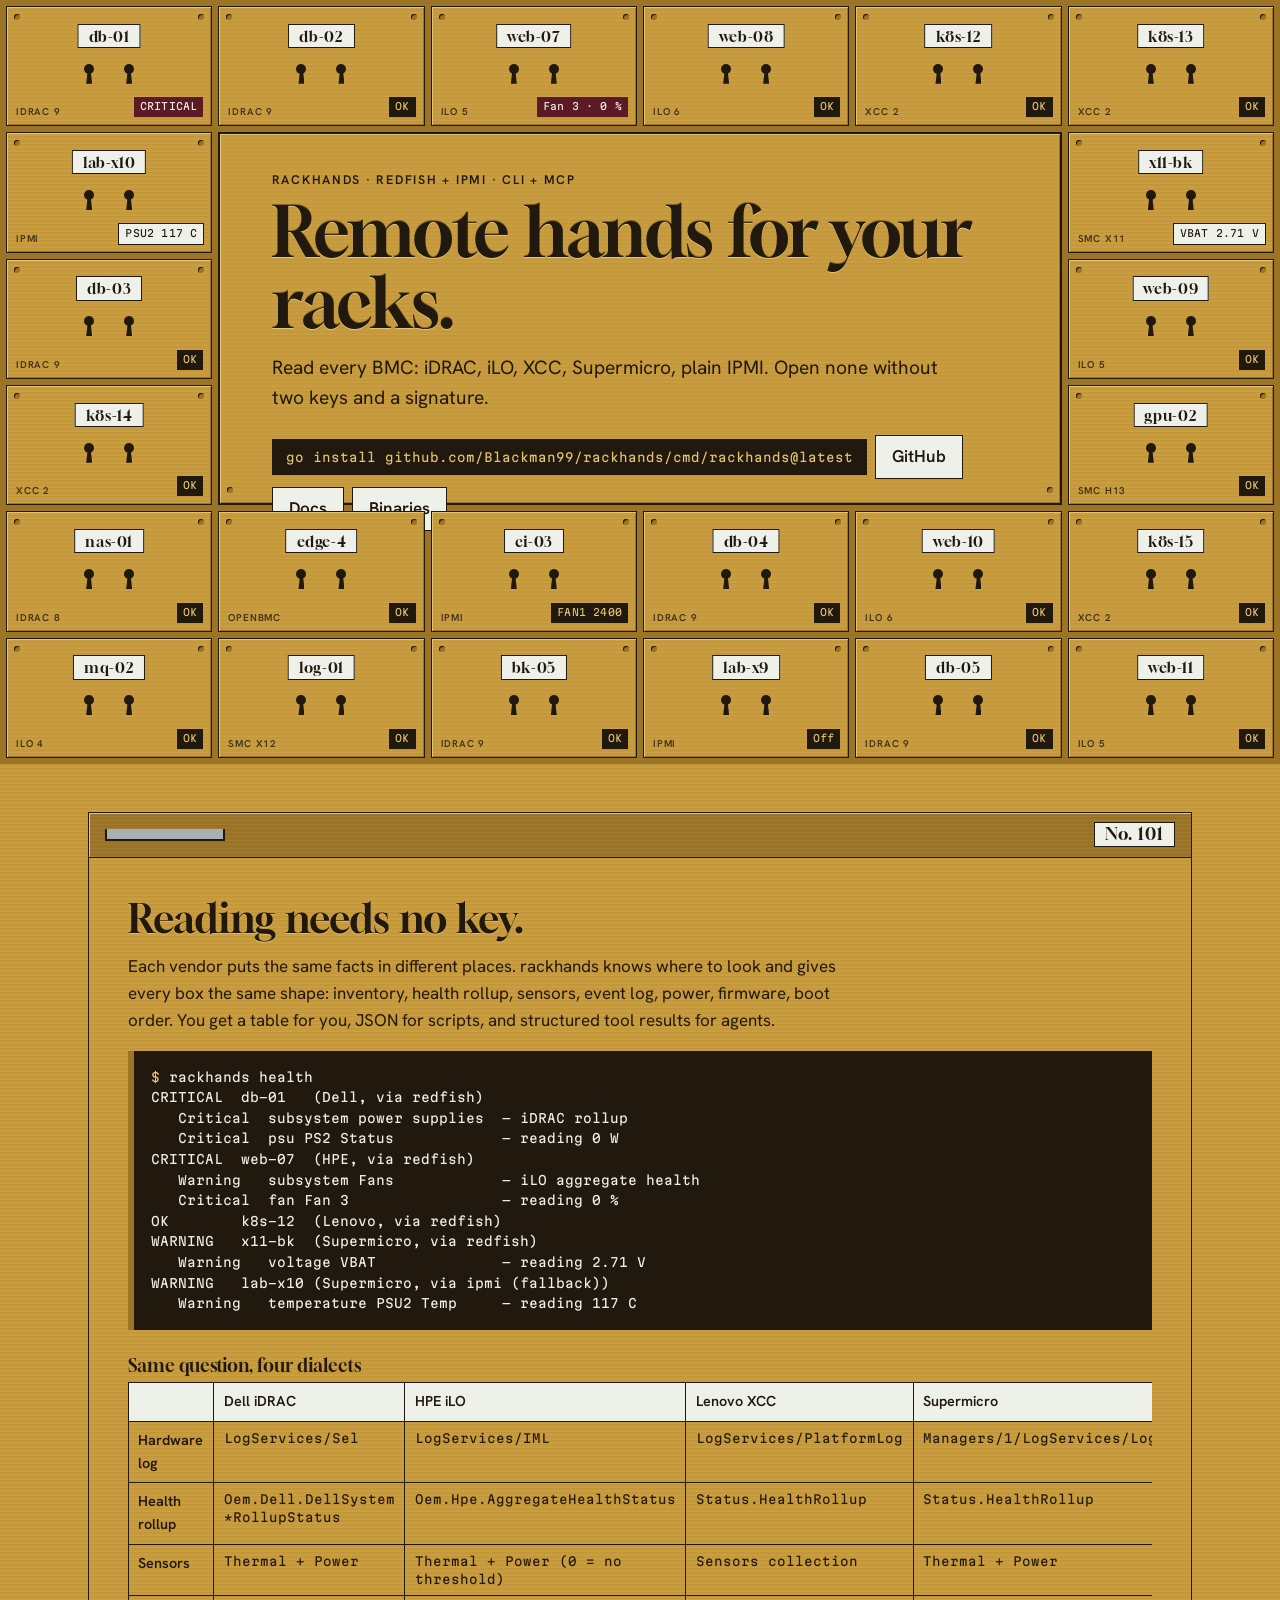
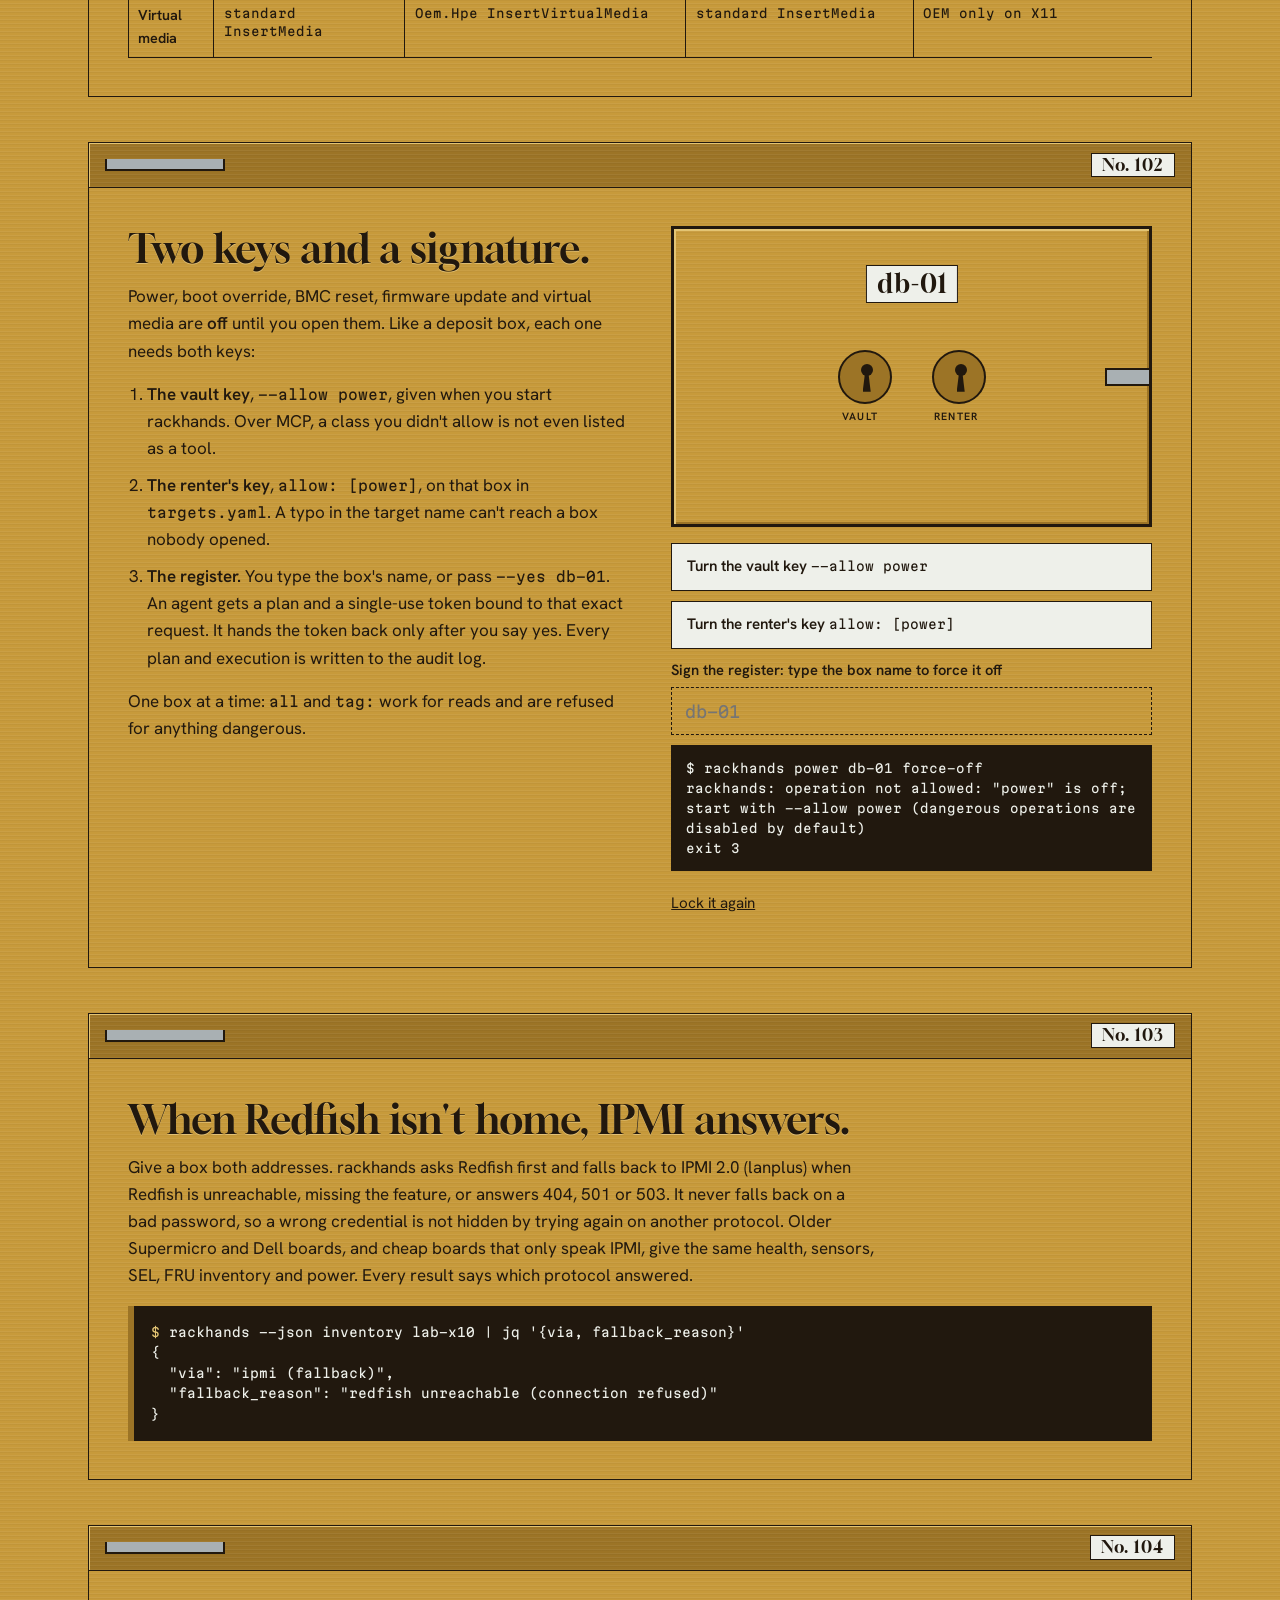
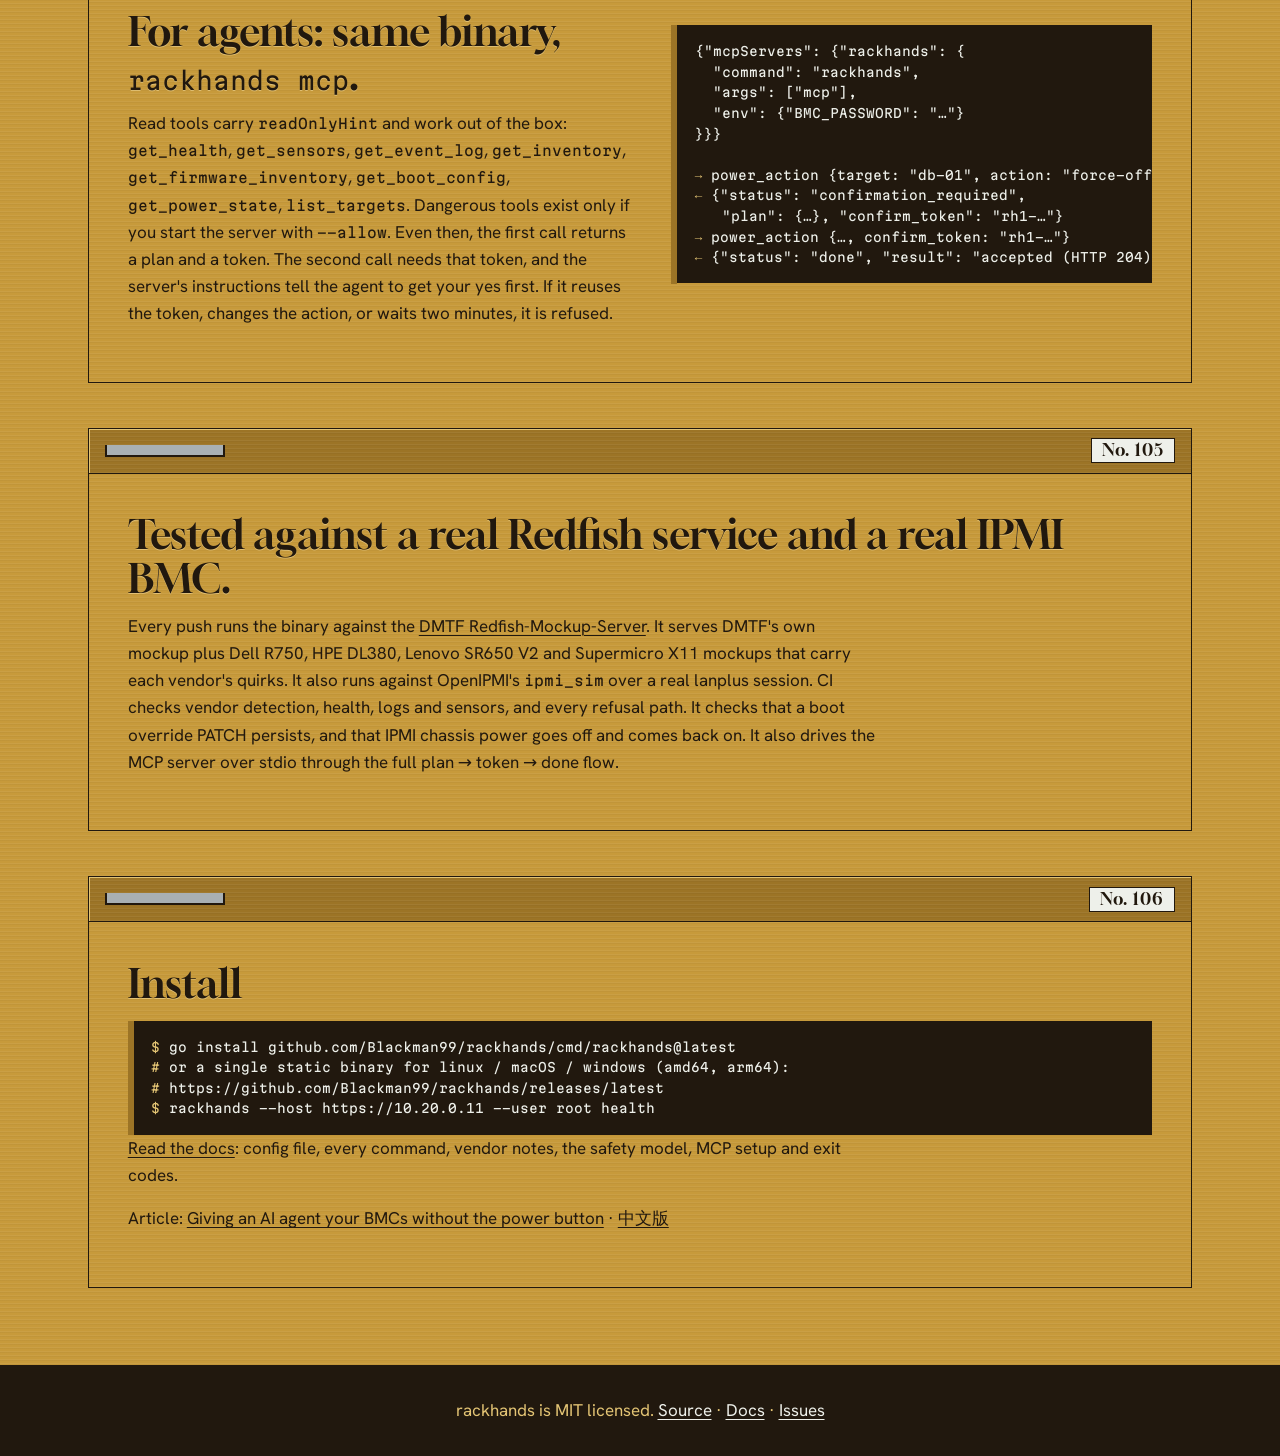
==== commit 9f55878f: "site: EN + ZH article 'Giving an AI agent your BMCs without the power button'; link from home and do" ====
--- a/site/index.html
+++ b/site/index.html
@@ -197,6 +197,7 @@
 <span class="pr">#</span> https://github.com/Blackman99/rackhands/releases/latest
 <span class="pr">$</span> rackhands --host https://10.20.0.11 --user root health</pre>
     <p><a href="docs/">Read the docs</a>: config file, every command, vendor notes, the safety model, MCP setup and exit codes.</p>
+    <p>Article: <a href="articles/two-keys/">Giving an AI agent your BMCs without the power button</a> · <a href="zh/articles/two-keys/" lang="zh-Hans">中文版</a></p>
   </div>
 </section>
 </main>
--- a/site/style.css
+++ b/site/style.css
@@ -124,6 +124,7 @@
 .docbar .mark{display:flex;align-items:center;gap:.5rem;font:400 1.5rem var(--serif);text-decoration:none}
 .docbar .mark img{width:56px;height:56px}
 .docbar a:last-child{margin-left:auto;font-weight:600}
+.docbar .lang{margin-left:auto}.docbar .boxno{white-space:nowrap}@media (max-width:520px){.docbar{gap:.6rem}.docbar .boxno{display:none}.docbar .mark img{width:40px;height:40px}}.docbar .lang+a{margin-left:0}
 .docgrid{display:grid;grid-template-columns:230px minmax(0,1fr);gap:clamp(1rem,3vw,3rem);max-width:1180px;margin:0 auto;padding:clamp(1rem,3vw,2.5rem) clamp(.75rem,3vw,2rem)}
 .toc{position:sticky;top:1rem;align-self:start;background:var(--enamel);border:1px solid var(--ink);padding:.8rem 1rem}
 .toc ol{margin:0;padding-left:1.4rem;font:400 .95rem/1.9 var(--sans)}
@@ -136,3 +137,4 @@
 .ref thead th{background:var(--enamel)}
 .ref td:first-child{font:400 .78rem/1.55 var(--mono);white-space:nowrap}
 @media (max-width:860px){.docgrid{grid-template-columns:minmax(0,1fr)}.toc{position:static}.ref td:first-child{white-space:normal}}
+.doc p code,.doc li code{overflow-wrap:anywhere}
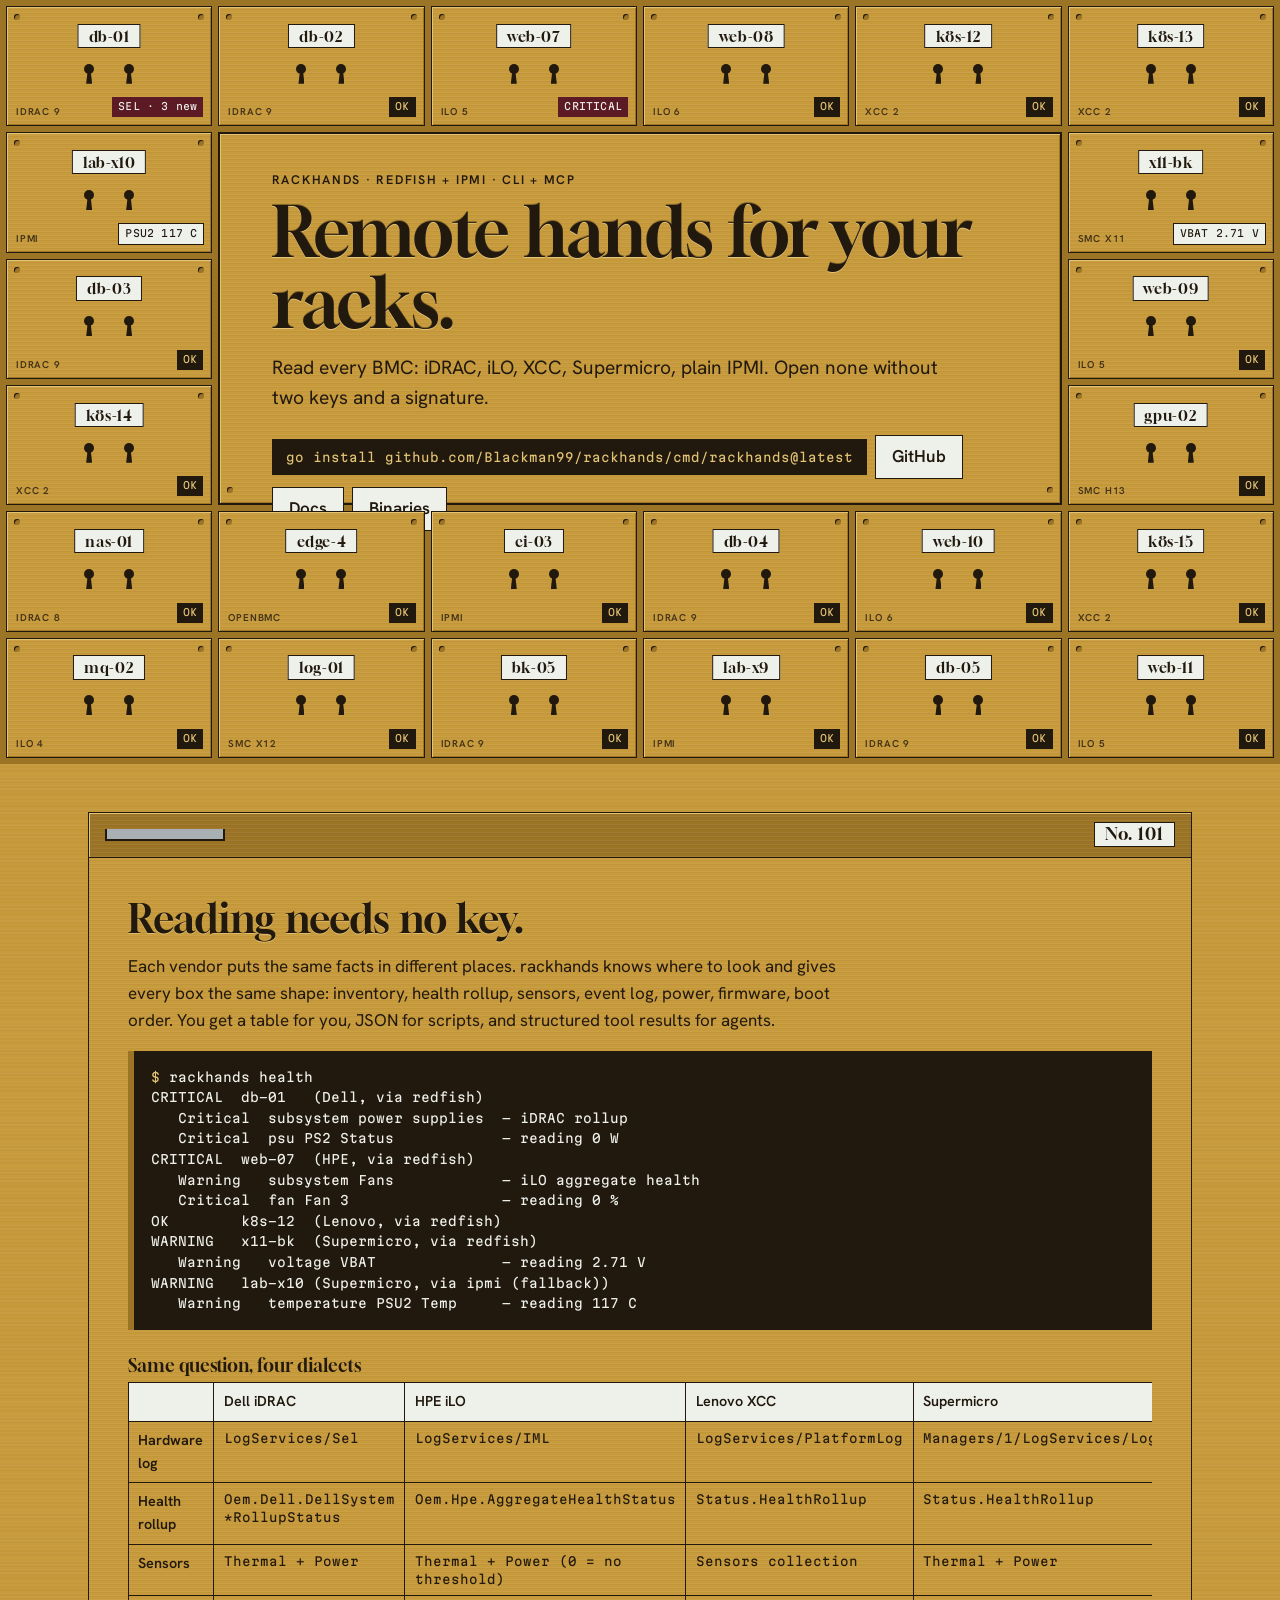
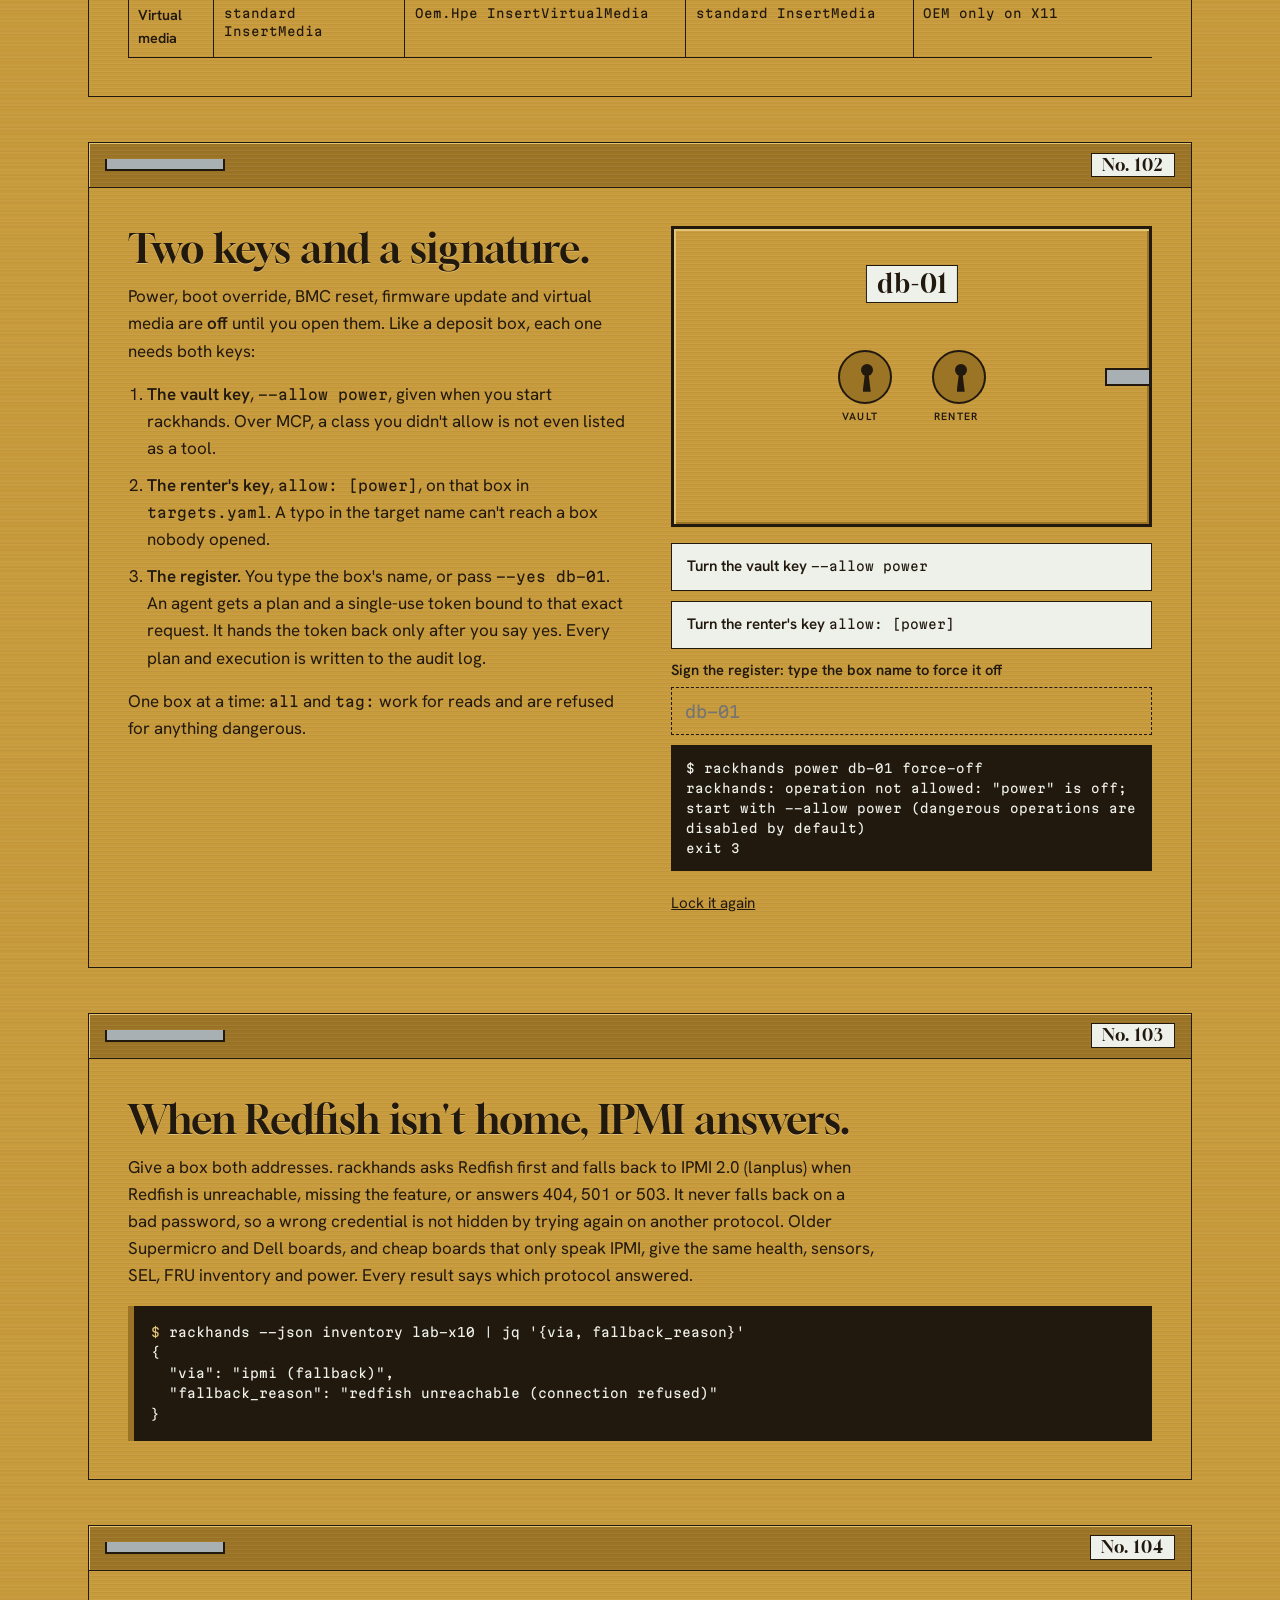
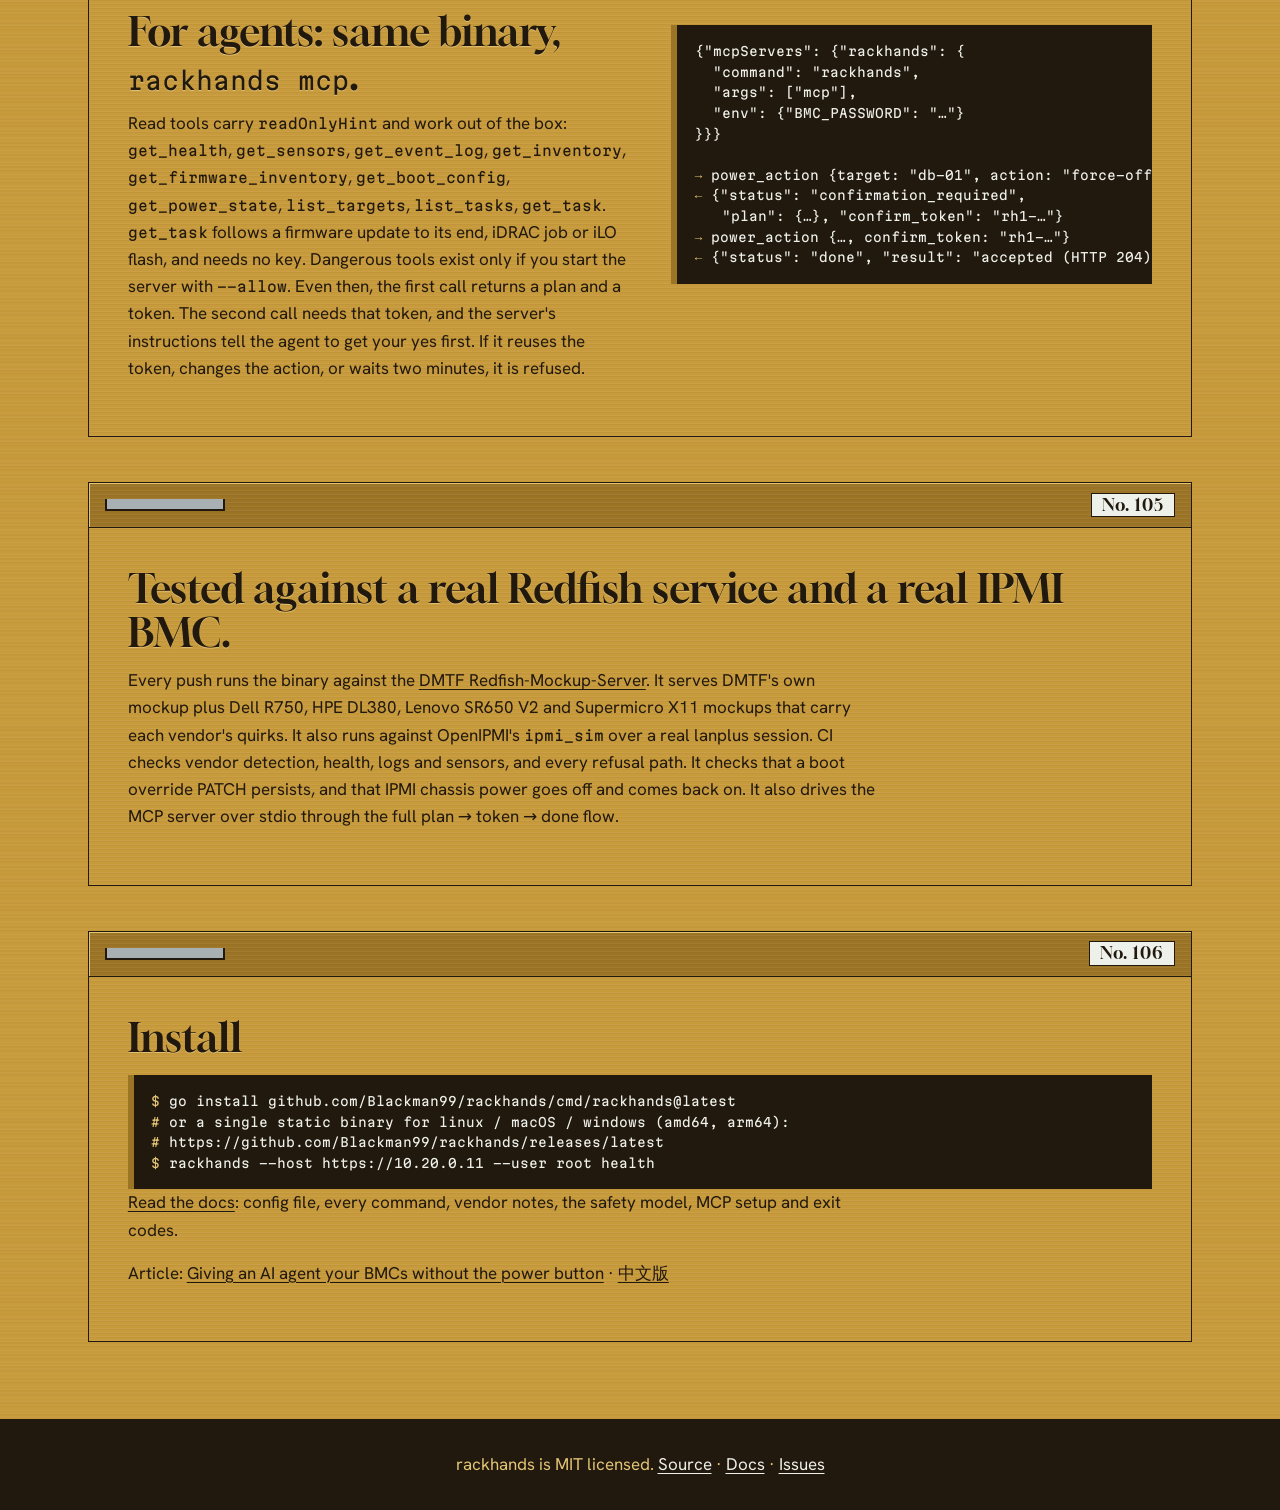
==== commit 7ee9eaf3: "feat: follow firmware update tasks to the end (--wait, rackhands task, MCP get_task) ROADMAP v0.2: t" ====
--- a/site/index.html
+++ b/site/index.html
@@ -164,7 +164,7 @@
   <div class="body two">
     <div>
       <h2 id="h104">For agents: same binary, <code>rackhands mcp</code>.</h2>
-      <p>Read tools carry <code>readOnlyHint</code> and work out of the box: <code>get_health</code>, <code>get_sensors</code>, <code>get_event_log</code>, <code>get_inventory</code>, <code>get_firmware_inventory</code>, <code>get_boot_config</code>, <code>get_power_state</code>, <code>list_targets</code>. Dangerous tools exist only if you start the server with <code>--allow</code>. Even then, the first call returns a plan and a token. The second call needs that token, and the server's instructions tell the agent to get your yes first. If it reuses the token, changes the action, or waits two minutes, it is refused.</p>
+      <p>Read tools carry <code>readOnlyHint</code> and work out of the box: <code>get_health</code>, <code>get_sensors</code>, <code>get_event_log</code>, <code>get_inventory</code>, <code>get_firmware_inventory</code>, <code>get_boot_config</code>, <code>get_power_state</code>, <code>list_targets</code>, <code>list_tasks</code>, <code>get_task</code>. <code>get_task</code> follows a firmware update to its end, iDRAC job or iLO flash, and needs no key. Dangerous tools exist only if you start the server with <code>--allow</code>. Even then, the first call returns a plan and a token. The second call needs that token, and the server's instructions tell the agent to get your yes first. If it reuses the token, changes the action, or waits two minutes, it is refused.</p>
     </div>
 <pre class="term" tabindex="0">{"mcpServers": {"rackhands": {
   "command": "rackhands",
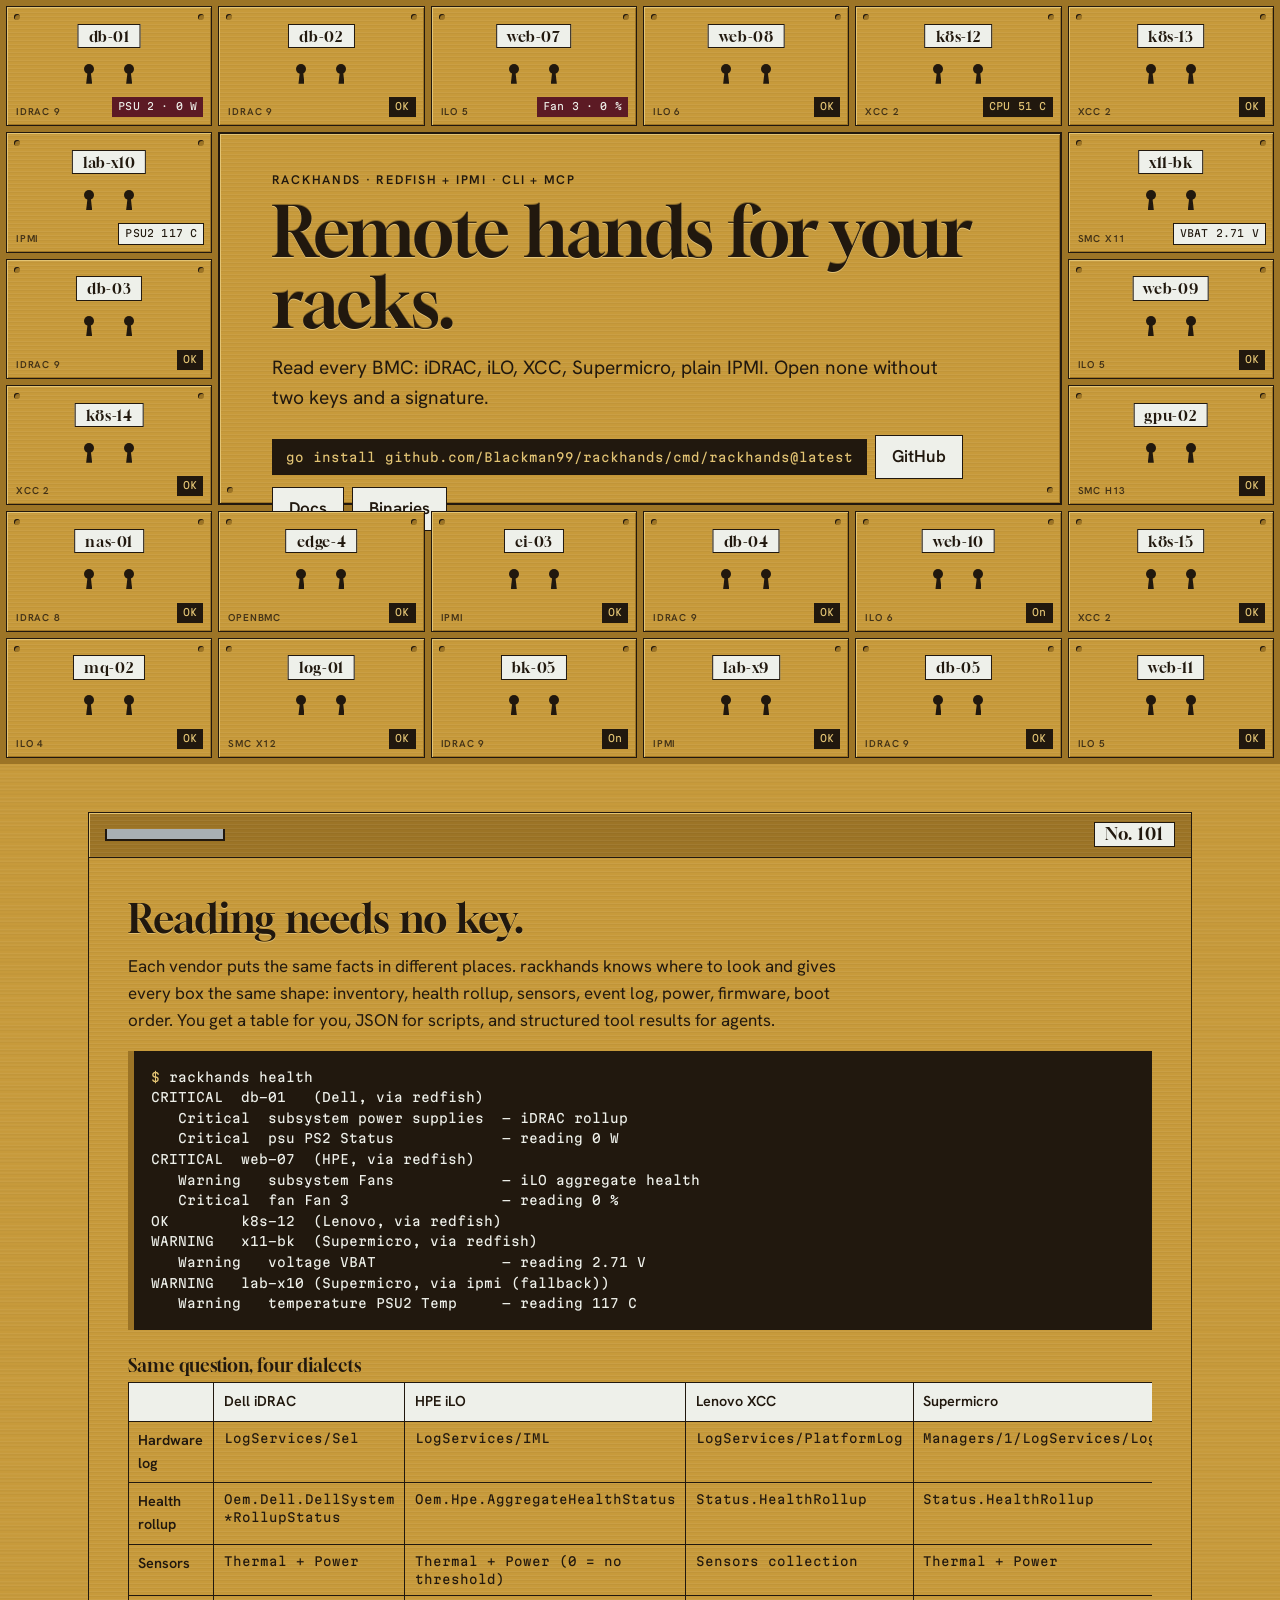
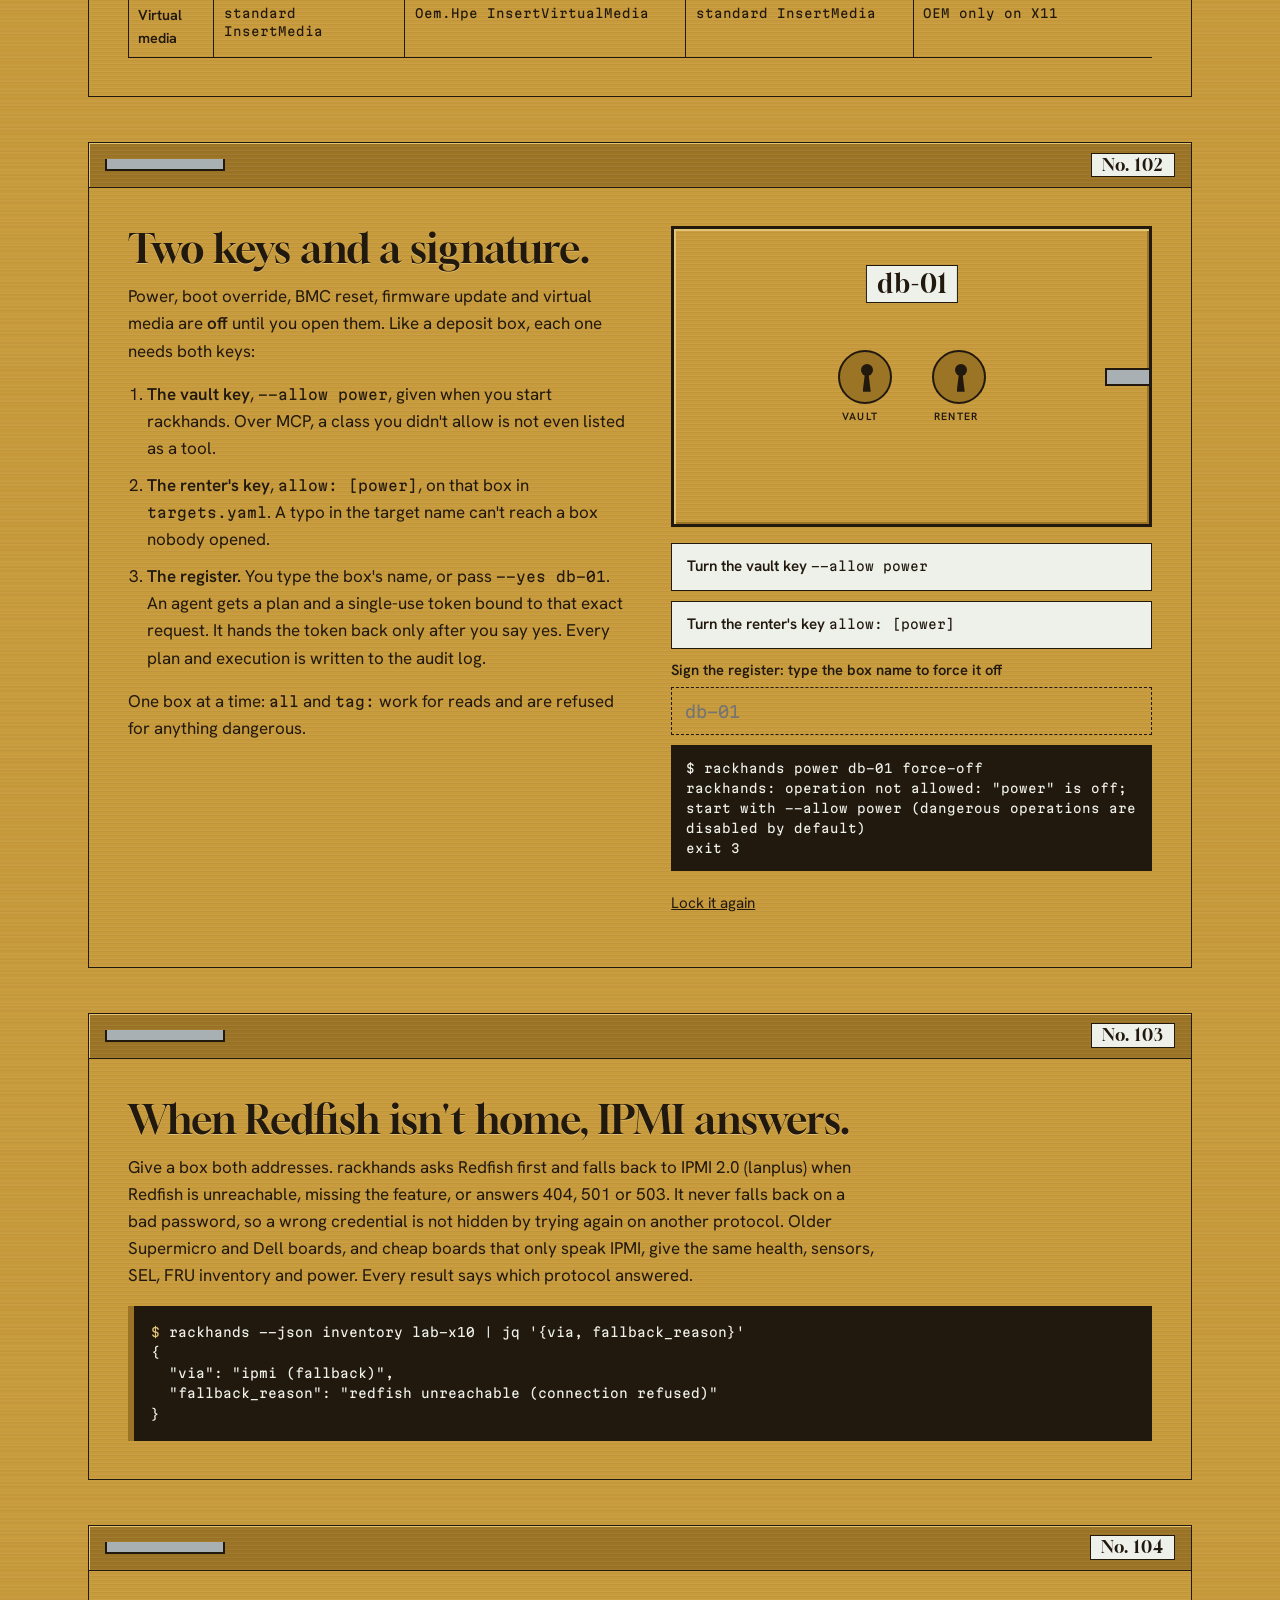
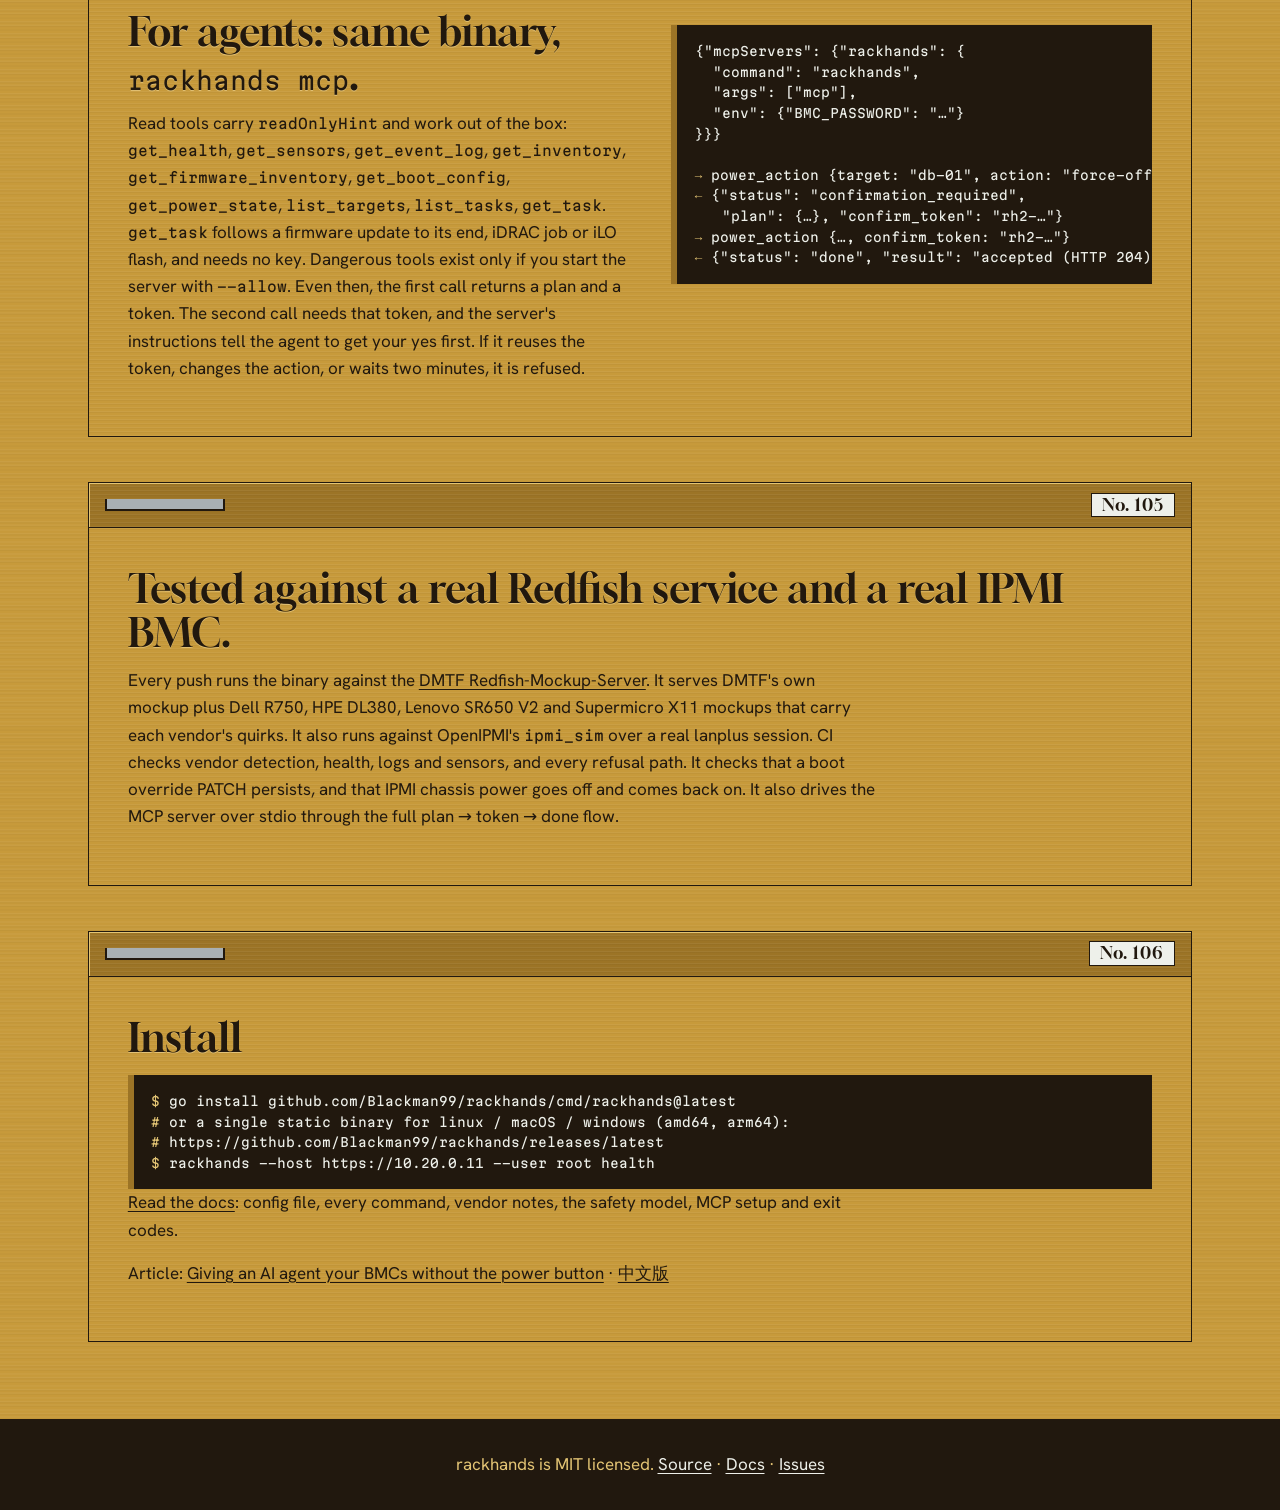
==== commit 6380bcfc: "safety: random nonce in MCP confirm tokens so identical same-second plans get unique tokens (#3) Tok" ====
--- a/site/index.html
+++ b/site/index.html
@@ -174,8 +174,8 @@
 
 <span class="pr">→</span> power_action {target: "db-01", action: "force-off"}
 <span class="pr">←</span> {"status": "confirmation_required",
-   "plan": {…}, "confirm_token": "rh1-…"}
-<span class="pr">→</span> power_action {…, confirm_token: "rh1-…"}
+   "plan": {…}, "confirm_token": "rh2-…"}
+<span class="pr">→</span> power_action {…, confirm_token: "rh2-…"}
 <span class="pr">←</span> {"status": "done", "result": "accepted (HTTP 204)"}</pre>
   </div>
 </section>
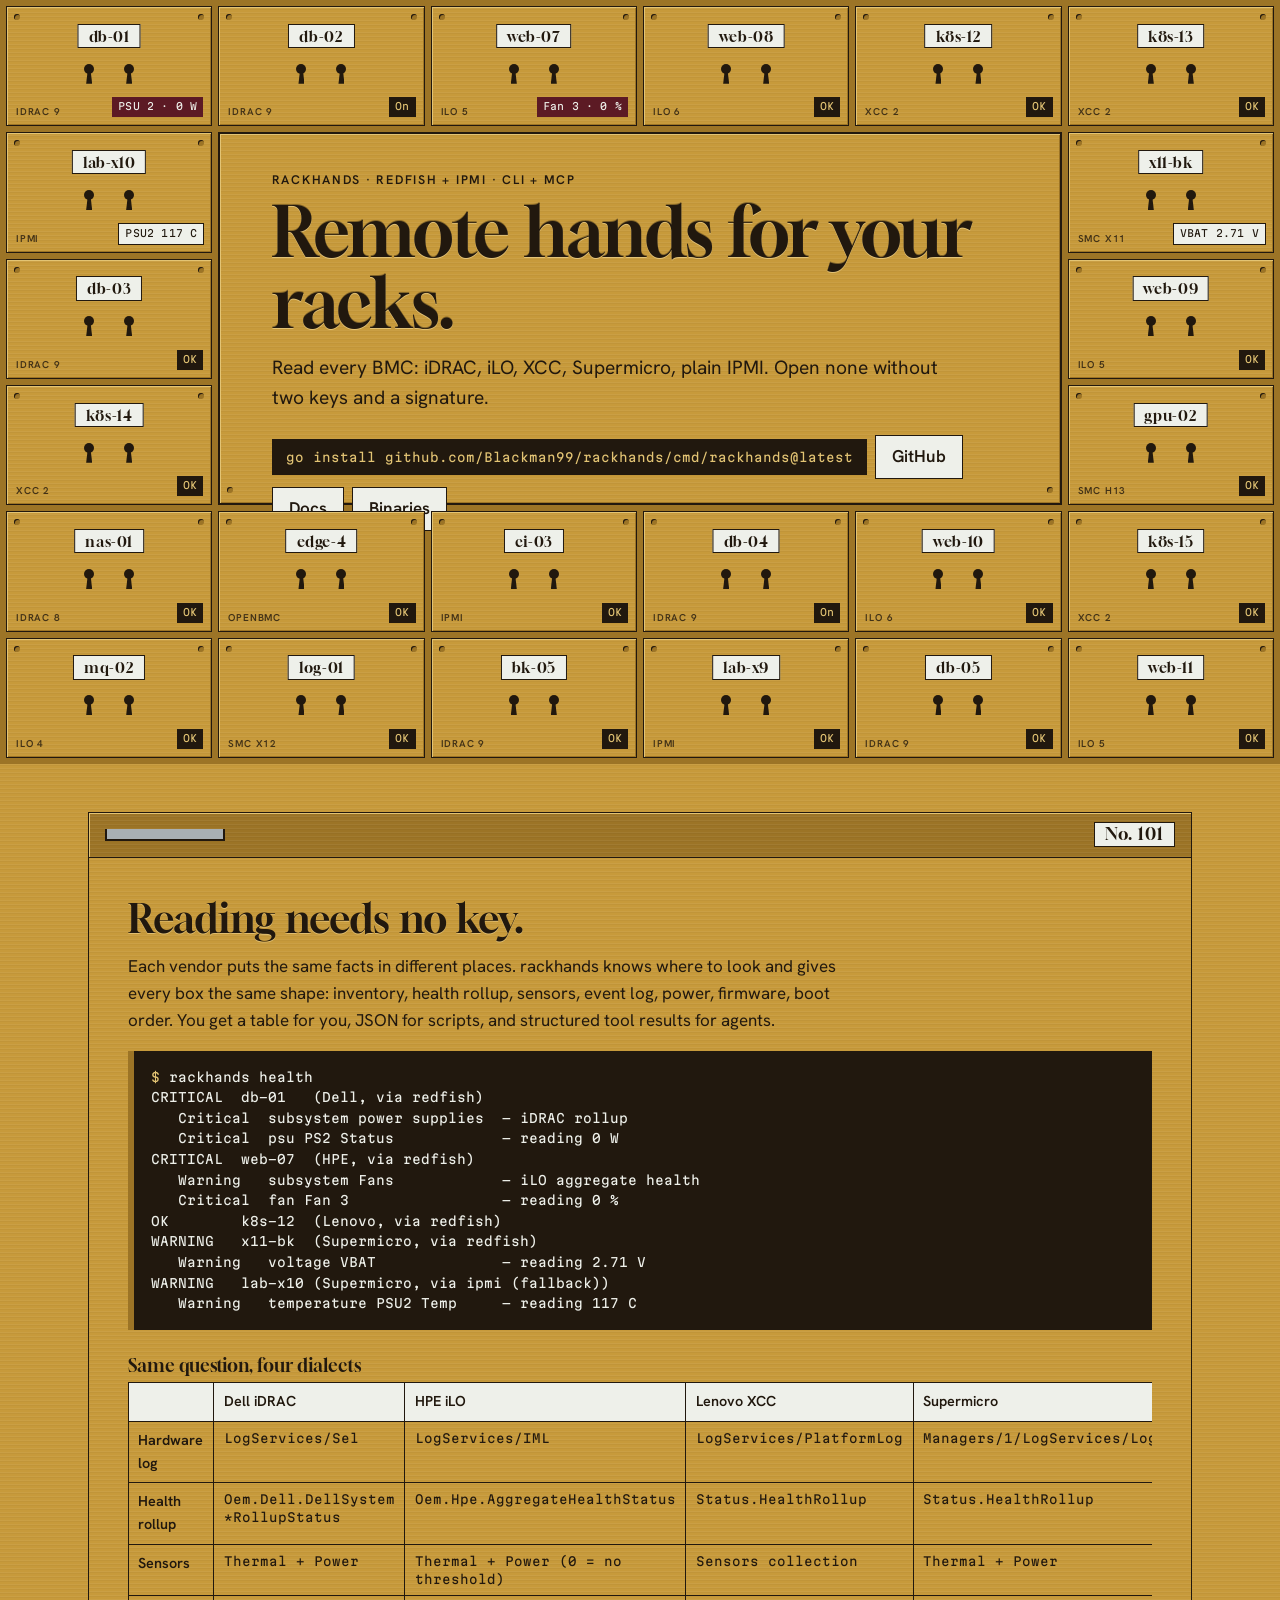
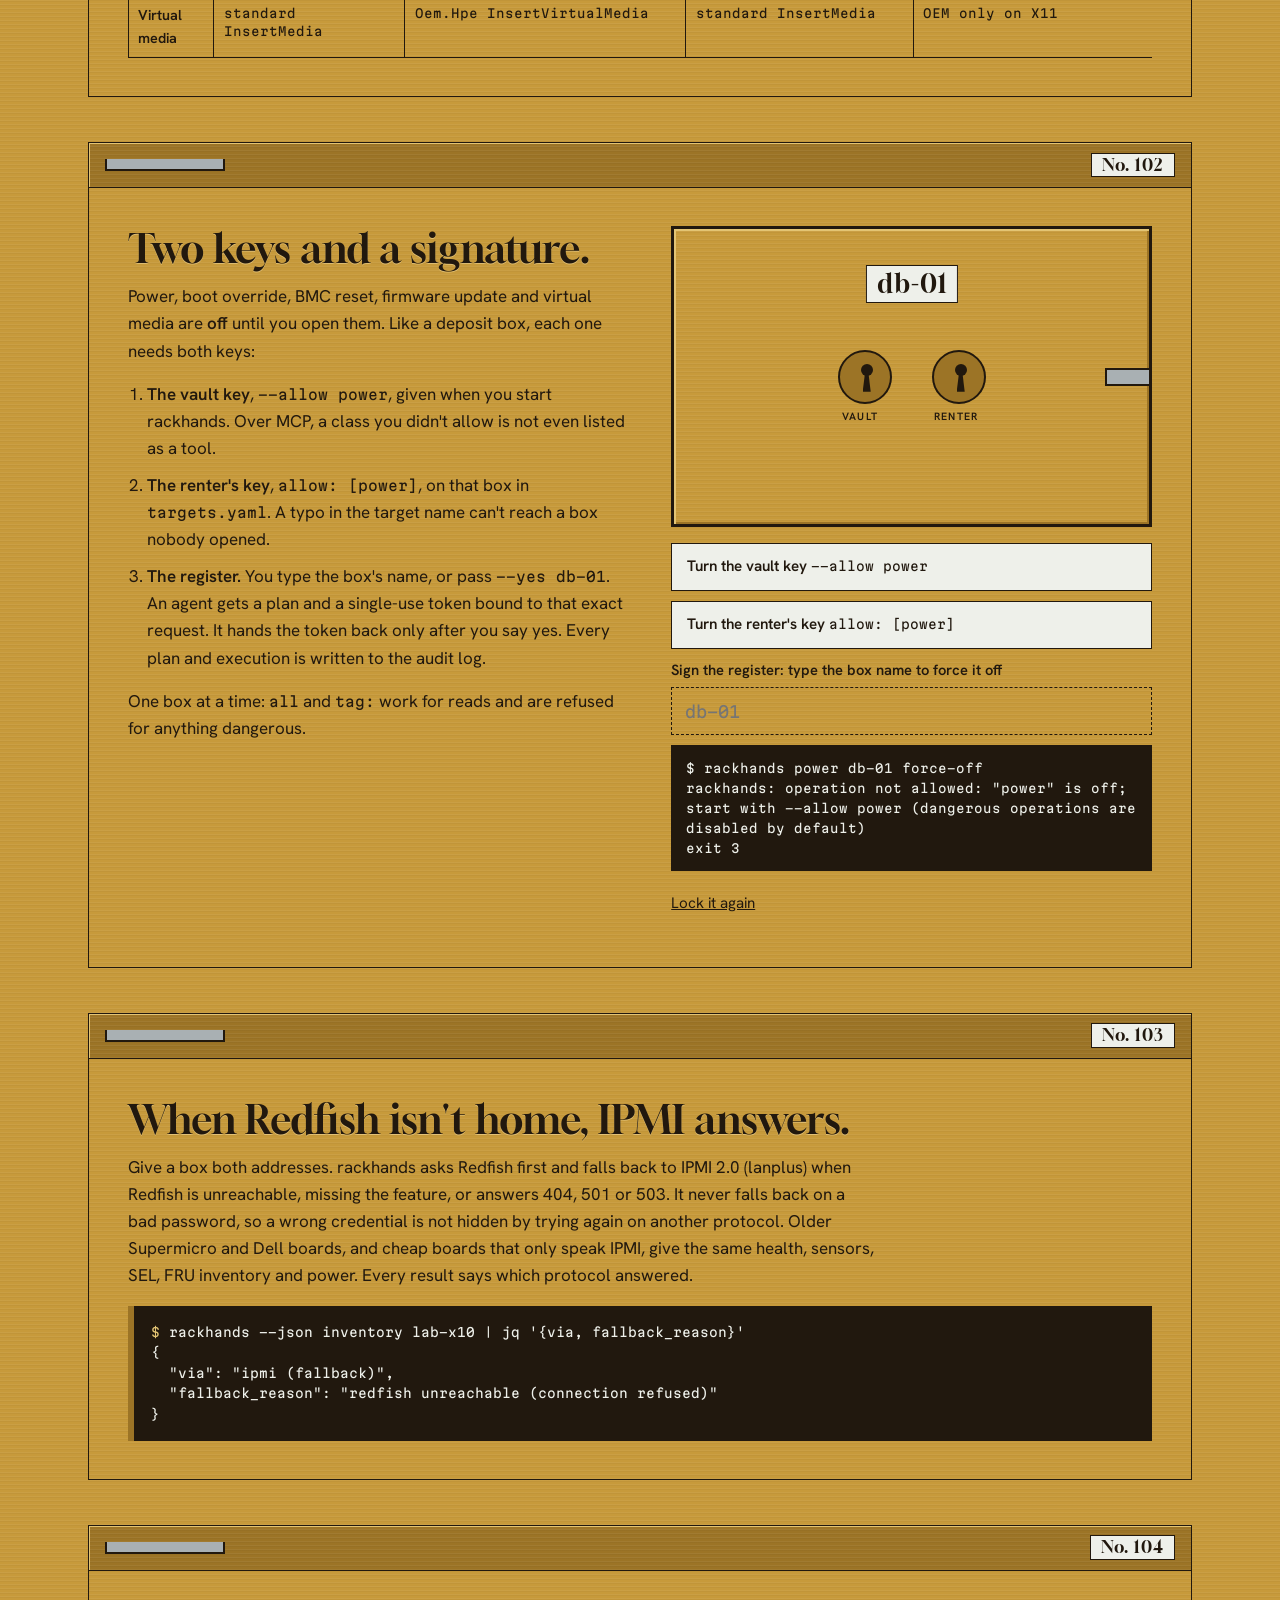
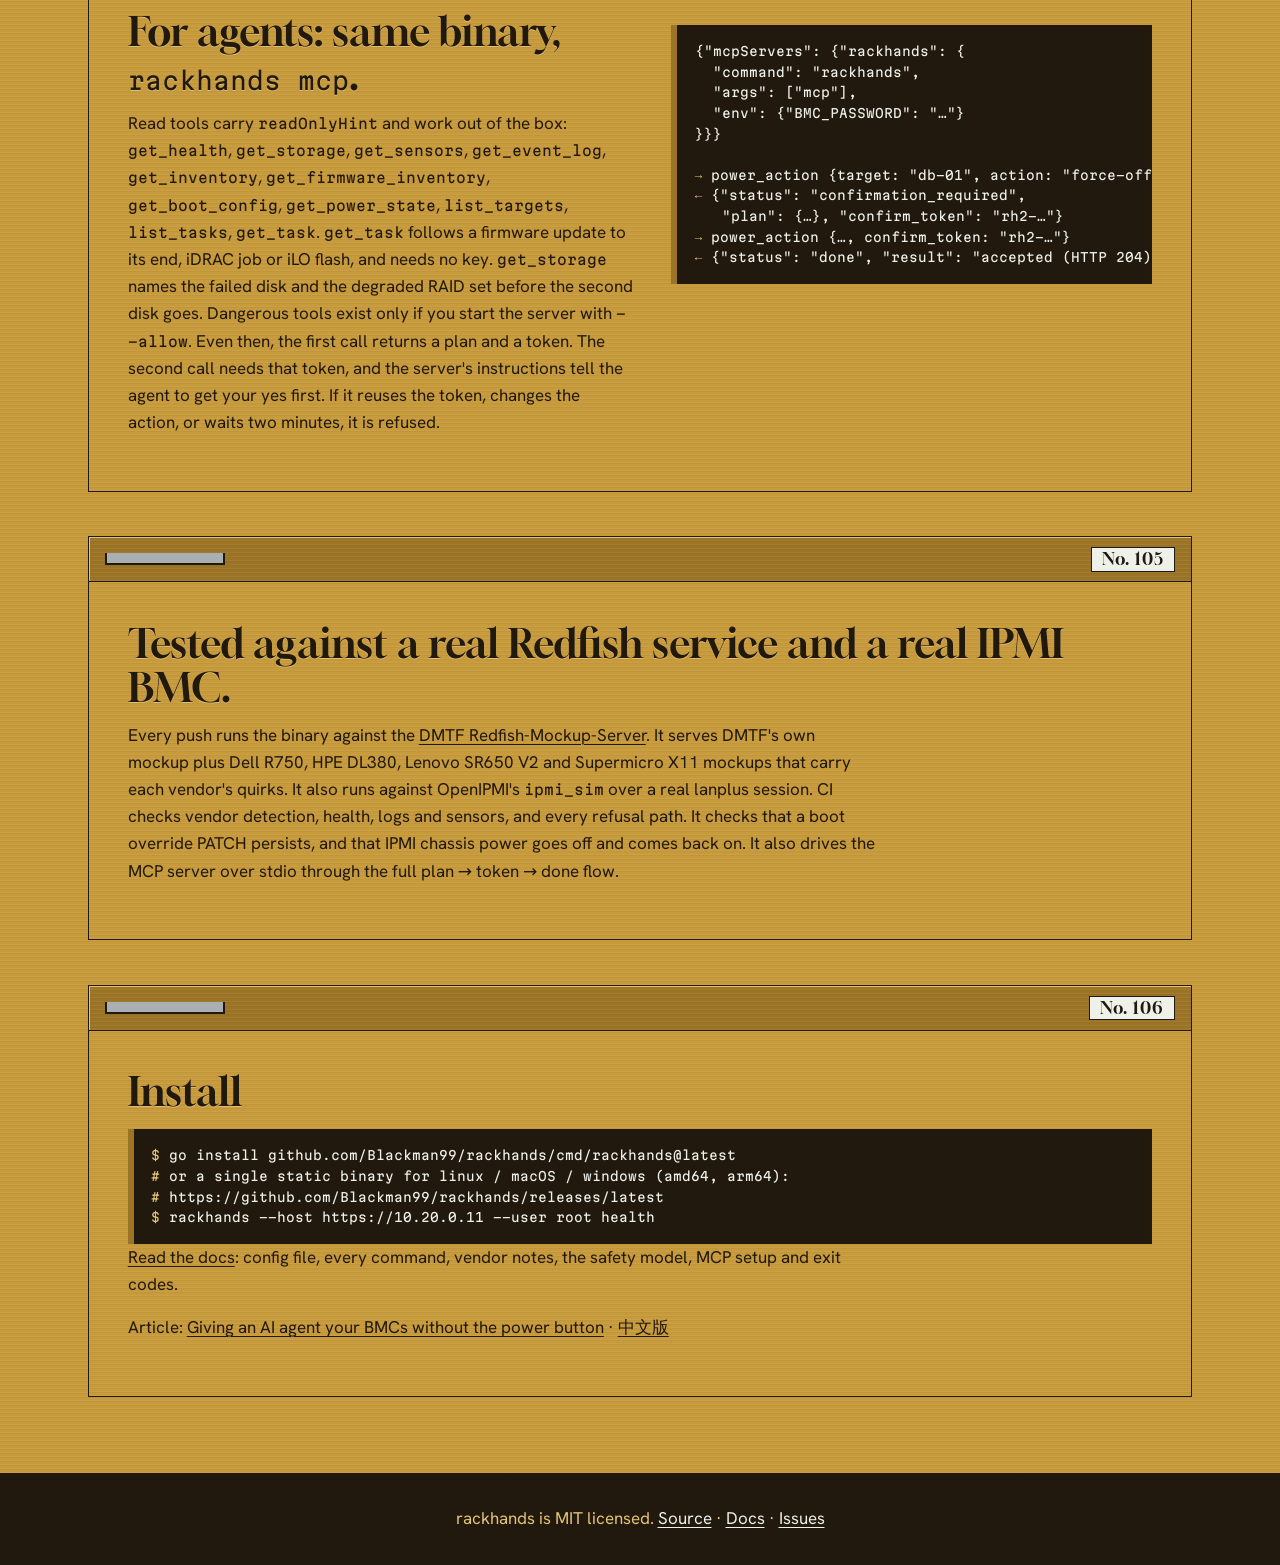
==== commit bbc2fc3c: "feat: storage health (controllers, drives, volumes) in health, `rackhands storage`, MCP get_storage " ====
--- a/site/index.html
+++ b/site/index.html
@@ -164,7 +164,7 @@
   <div class="body two">
     <div>
       <h2 id="h104">For agents: same binary, <code>rackhands mcp</code>.</h2>
-      <p>Read tools carry <code>readOnlyHint</code> and work out of the box: <code>get_health</code>, <code>get_sensors</code>, <code>get_event_log</code>, <code>get_inventory</code>, <code>get_firmware_inventory</code>, <code>get_boot_config</code>, <code>get_power_state</code>, <code>list_targets</code>, <code>list_tasks</code>, <code>get_task</code>. <code>get_task</code> follows a firmware update to its end, iDRAC job or iLO flash, and needs no key. Dangerous tools exist only if you start the server with <code>--allow</code>. Even then, the first call returns a plan and a token. The second call needs that token, and the server's instructions tell the agent to get your yes first. If it reuses the token, changes the action, or waits two minutes, it is refused.</p>
+      <p>Read tools carry <code>readOnlyHint</code> and work out of the box: <code>get_health</code>, <code>get_storage</code>, <code>get_sensors</code>, <code>get_event_log</code>, <code>get_inventory</code>, <code>get_firmware_inventory</code>, <code>get_boot_config</code>, <code>get_power_state</code>, <code>list_targets</code>, <code>list_tasks</code>, <code>get_task</code>. <code>get_task</code> follows a firmware update to its end, iDRAC job or iLO flash, and needs no key. <code>get_storage</code> names the failed disk and the degraded RAID set before the second disk goes. Dangerous tools exist only if you start the server with <code>--allow</code>. Even then, the first call returns a plan and a token. The second call needs that token, and the server's instructions tell the agent to get your yes first. If it reuses the token, changes the action, or waits two minutes, it is refused.</p>
     </div>
 <pre class="term" tabindex="0">{"mcpServers": {"rackhands": {
   "command": "rackhands",
